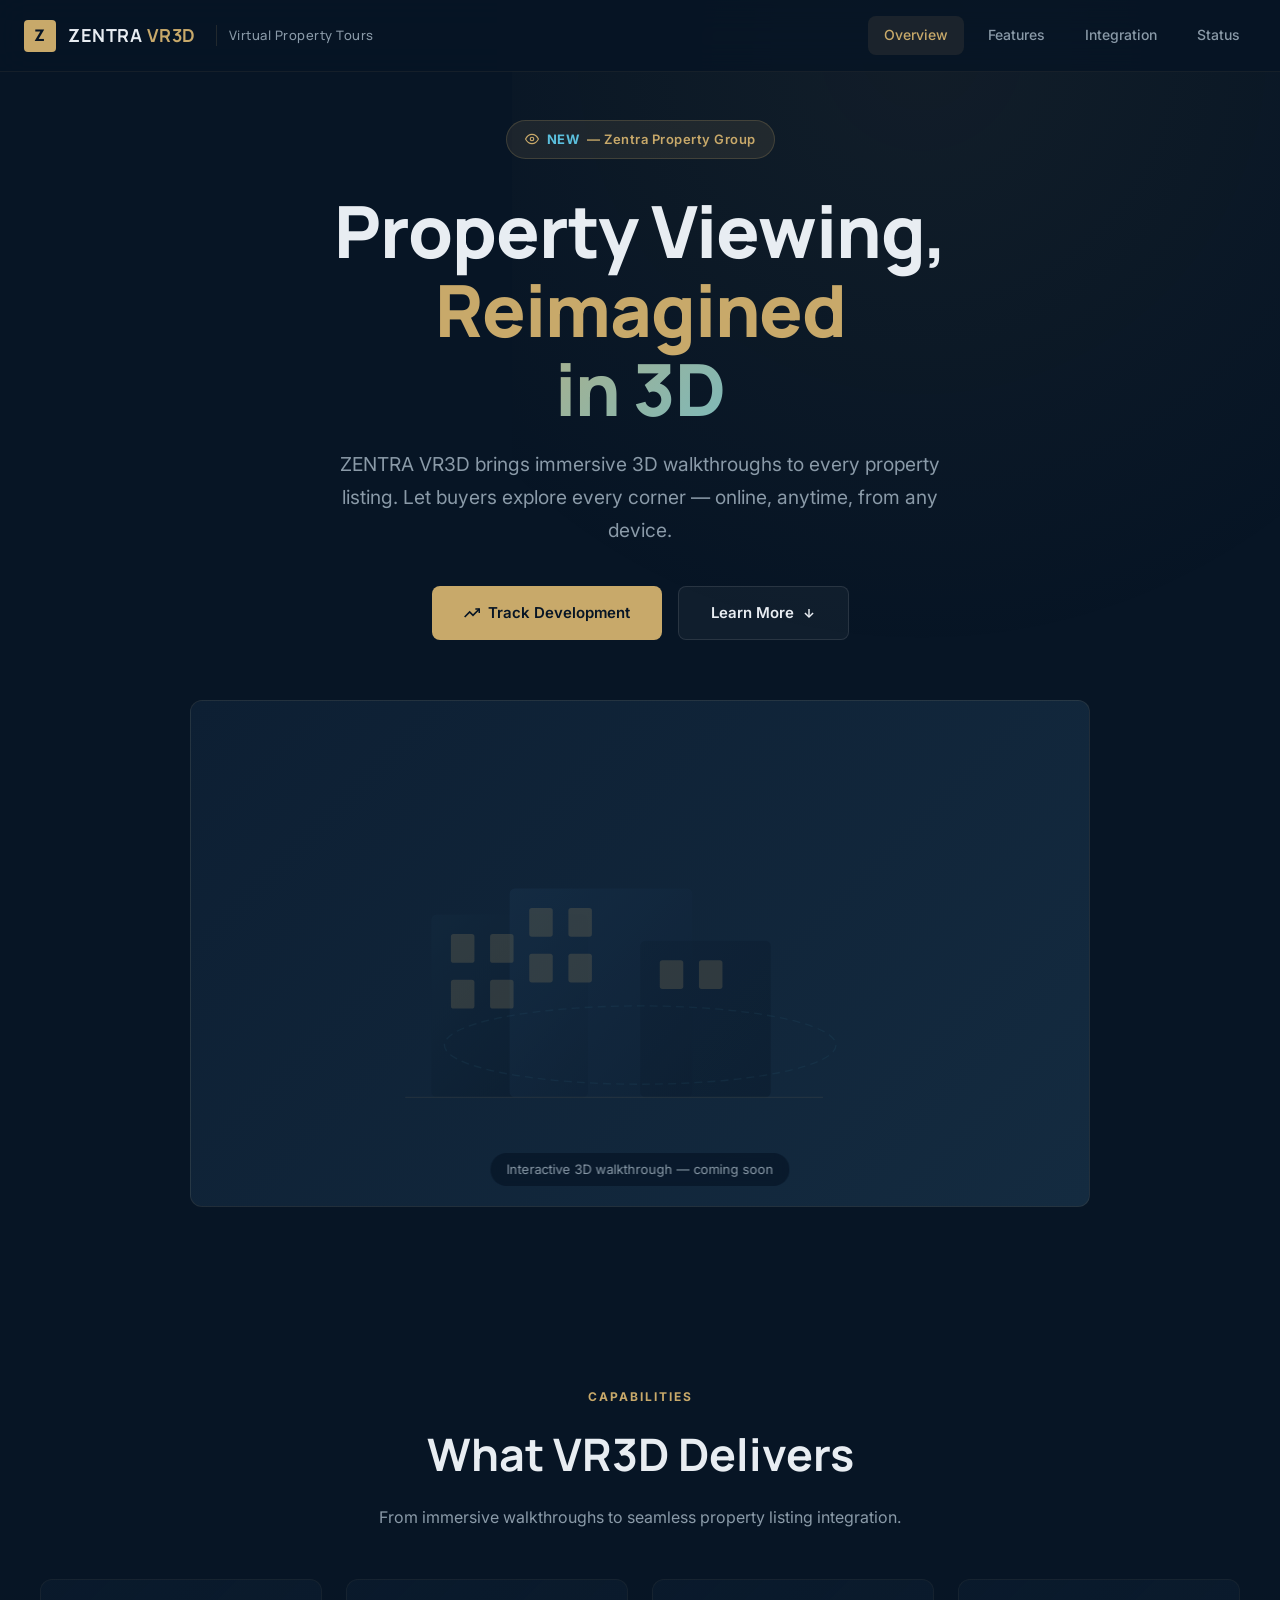
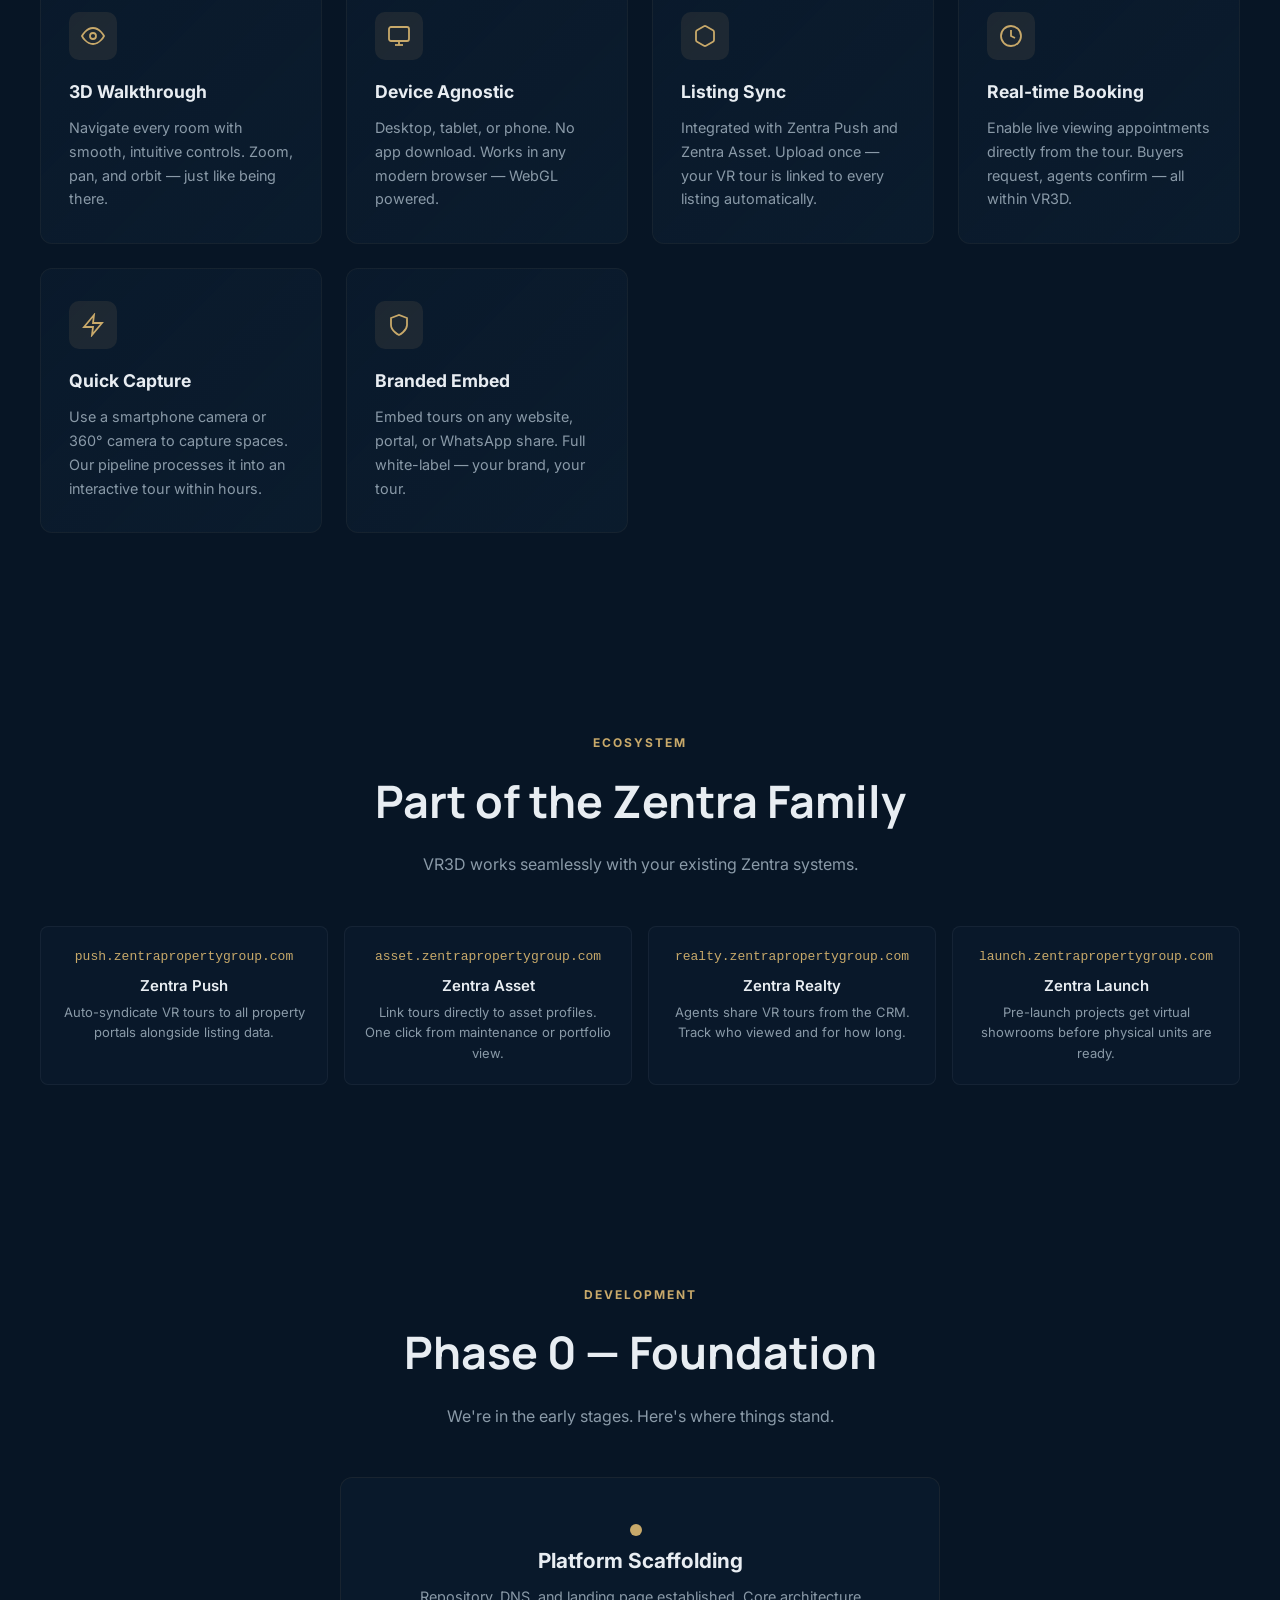
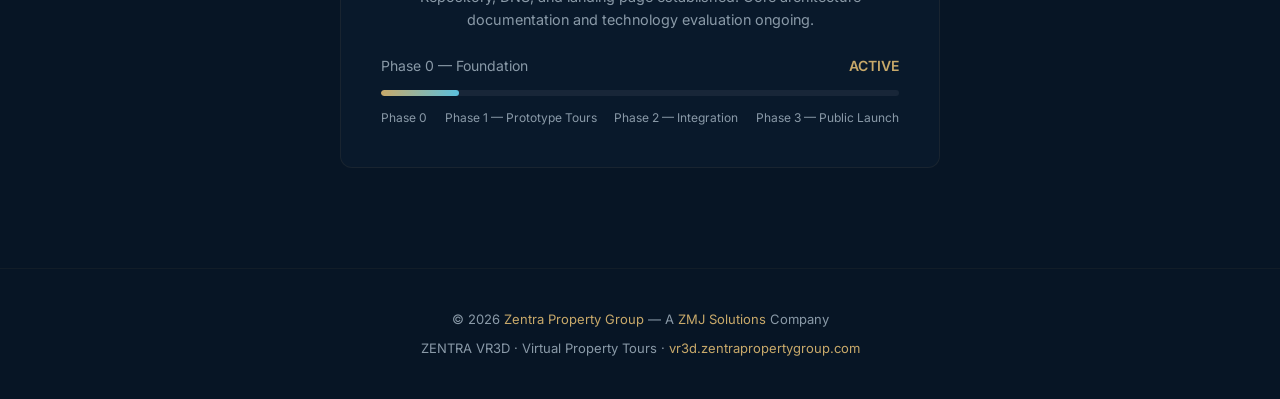
==== index.html @ 0f290b90 "Add index.html — ZENTRA VR3D — landing page" ====
<!DOCTYPE html>
<html lang="en">
<head>
<meta charset="utf-8">
<meta name="viewport" content="width=device-width, initial-scale=1">
<title>Zentra VR3D — Virtual Property Tours</title>
<meta name="robots" content="noindex, nofollow">
<meta name="description" content="Immersive 3D walkthrough platform for property listings. Virtual property tours by Zentra Property Group.">
<link rel="icon" href="data:image/svg+xml,<svg xmlns='http://www.w3.org/2000/svg' viewBox='0 0 32 32'><rect width='32' height='32' rx='4' fill='%23071525'/><text x='16' y='23' font-size='20' font-weight='bold' text-anchor='middle' fill='%23C8A96A'>Z</text></svg>">
<link rel="preconnect" href="https://fonts.googleapis.com">
<link rel="preconnect" href="https://fonts.gstatic.com" crossorigin>
<link href="https://fonts.googleapis.com/css2?family=Inter:wght@400;500;600;700;800&family=Manrope:wght@400;500;600;700;800&display=swap" rel="stylesheet">
<style>
/* ===== ZENTRA DESIGN SYSTEM — VR3D ===== */
:root {
  --navy: #071525;
  --navy-light: #0d1f33;
  --navy-mid: #142b40;
  --gold: #C8A96A;
  --gold-light: #dfc58a;
  --gold-dim: #a8884a;
  --cyan: #5bc0de;
  --cyan-dim: #3a8ca3;
  --text: #e8edf2;
  --text-dim: #8a9aa8;
  --glass: rgba(7,21,37,0.6);
  --glass-border: rgba(200,169,106,0.15);
  --radius: 12px;
  --radius-sm: 8px;
  --font-sans: 'Inter', system-ui, -apple-system, sans-serif;
  --font-display: 'Manrope', var(--font-sans);
  --max-w: 1200px;
  --header-h: 72px;
}
*,*::before,*::after{box-sizing:border-box;margin:0;padding:0}
html{scroll-behavior:smooth}
body{
  font-family:var(--font-sans);
  background:var(--navy);
  color:var(--text);
  line-height:1.6;
  -webkit-font-smoothing:antialiased;
  overflow-x:hidden;
}
/* ===== GLOW BACKGROUND ===== */
body::before{
  content:'';
  position:fixed;
  top:-40%;
  right:-20%;
  width:80vw;
  height:80vw;
  background:radial-gradient(circle at 40% 40%, rgba(200,169,106,0.06) 0%, transparent 70%);
  pointer-events:none;
  z-index:0;
}
/* ===== HEADER ===== */
header{
  position:fixed;
  top:0;left:0;right:0;
  height:var(--header-h);
  background:rgba(7,21,37,0.85);
  backdrop-filter:blur(16px);
  -webkit-backdrop-filter:blur(16px);
  border-bottom:1px solid rgba(200,169,106,0.08);
  display:flex;
  align-items:center;
  justify-content:space-between;
  padding:0 24px;
  z-index:100;
}
.brand{
  display:flex;
  align-items:center;
  gap:12px;
  font-family:var(--font-display);
  font-weight:700;
  font-size:18px;
  letter-spacing:0.5px;
}
.brand .mark{
  width:32px;height:32px;
  background:var(--gold);
  border-radius:4px;
  display:flex;
  align-items:center;
  justify-content:center;
  color:var(--navy);
  font-weight:800;
  font-size:16px;
}
.brand em{color:var(--gold);font-style:normal}
.brand small{font-weight:500;font-size:13px;color:var(--text-dim);margin-left:8px;padding-left:12px;border-left:1px solid rgba(200,169,106,0.15)}
nav{display:flex;gap:8px}
nav a{
  color:var(--text-dim);
  text-decoration:none;
  font-size:14px;
  font-weight:500;
  padding:8px 16px;
  border-radius:var(--radius-sm);
  transition:all .2s;
}
nav a:hover{color:var(--text);background:rgba(200,169,106,0.08)}
nav a.active{color:var(--gold);background:rgba(200,169,106,0.1)}
/* ===== HERO ===== */
.hero{
  position:relative;
  z-index:1;
  min-height:100vh;
  display:flex;
  flex-direction:column;
  align-items:center;
  justify-content:center;
  text-align:center;
  padding:120px 24px 80px;
}
.hero-badge{
  display:inline-flex;
  align-items:center;
  gap:8px;
  background:rgba(200,169,106,0.1);
  border:1px solid rgba(200,169,106,0.2);
  padding:8px 18px;
  border-radius:100px;
  font-size:13px;
  font-weight:600;
  color:var(--gold);
  margin-bottom:32px;
  letter-spacing:0.5px;
}
.hero-badge span{color:var(--cyan);font-weight:700}
.hero h1{
  font-family:var(--font-display);
  font-size:clamp(2.5rem, 6vw, 4.5rem);
  font-weight:800;
  line-height:1.1;
  margin-bottom:20px;
  letter-spacing:-1px;
}
.hero h1 em{color:var(--gold);font-style:normal}
.hero h1 .accent{
  display:block;
  background:linear-gradient(135deg, var(--gold) 0%, var(--cyan) 100%);
  -webkit-background-clip:text;
  -webkit-text-fill-color:transparent;
  background-clip:text;
}
.hero p{
  font-size:clamp(1rem, 2vw, 1.2rem);
  color:var(--text-dim);
  max-width:640px;
  margin-bottom:40px;
  line-height:1.7;
}
.hero-actions{
  display:flex;
  gap:16px;
  flex-wrap:wrap;
  justify-content:center;
}
.btn{
  display:inline-flex;
  align-items:center;
  gap:8px;
  padding:14px 32px;
  border-radius:var(--radius-sm);
  font-size:15px;
  font-weight:600;
  text-decoration:none;
  transition:all .25s;
  cursor:pointer;
  border:none;
  font-family:var(--font-sans);
}
.btn-primary{
  background:var(--gold);
  color:var(--navy);
}
.btn-primary:hover{background:var(--gold-light);transform:translateY(-2px);box-shadow:0 8px 32px rgba(200,169,106,0.25)}
.btn-secondary{
  background:rgba(255,255,255,0.04);
  color:var(--text);
  border:1px solid rgba(255,255,255,0.1);
}
.btn-secondary:hover{background:rgba(255,255,255,0.08);border-color:rgba(200,169,106,0.3);transform:translateY(-2px)}
.btn-outline-gold{
  background:transparent;
  color:var(--gold);
  border:1px solid var(--gold);
}
.btn-outline-gold:hover{background:rgba(200,169,106,0.1);transform:translateY(-2px)}
.hero-visual{
  width:100%;
  max-width:900px;
  margin-top:60px;
  border-radius:var(--radius);
  background:linear-gradient(135deg, var(--navy-light) 0%, var(--navy-mid) 100%);
  border:1px solid rgba(200,169,106,0.1);
  padding:40px;
  aspect-ratio:16/9;
  display:flex;
  align-items:center;
  justify-content:center;
  position:relative;
  overflow:hidden;
}
.hero-visual .placeholder-svg{width:80%;height:80%;opacity:0.6}
.hero-visual .label{
  position:absolute;
  bottom:20px;
  left:50%;
  transform:translateX(-50%);
  font-size:13px;
  color:var(--text-dim);
  background:rgba(7,21,37,0.7);
  padding:6px 16px;
  border-radius:100px;
  backdrop-filter:blur(8px);
}
/* ===== SECTIONS ===== */
section{padding:100px 24px;position:relative;z-index:1}
.section-label{
  text-align:center;
  text-transform:uppercase;
  font-size:12px;
  font-weight:700;
  letter-spacing:2px;
  color:var(--gold);
  margin-bottom:12px;
}
.section-title{
  text-align:center;
  font-family:var(--font-display);
  font-size:clamp(1.8rem, 4vw, 2.8rem);
  font-weight:700;
  margin-bottom:16px;
}
.section-sub{
  text-align:center;
  color:var(--text-dim);
  max-width:560px;
  margin:0 auto 48px;
  font-size:1rem;
}
.container{max-width:var(--max-w);margin:0 auto}
/* ===== FEATURES GRID ===== */
.features-grid{
  display:grid;
  grid-template-columns:repeat(auto-fit,minmax(280px,1fr));
  gap:24px;
}
.feature-card{
  background:linear-gradient(135deg, rgba(13,31,51,0.5) 0%, rgba(20,43,64,0.3) 100%);
  border:1px solid rgba(200,169,106,0.06);
  border-radius:var(--radius);
  padding:32px 28px;
  transition:all .3s;
}
.feature-card:hover{
  border-color:rgba(200,169,106,0.15);
  transform:translateY(-4px);
  box-shadow:0 12px 40px rgba(0,0,0,0.3);
}
.feature-icon{
  width:48px;height:48px;
  border-radius:10px;
  background:rgba(200,169,106,0.1);
  display:flex;
  align-items:center;
  justify-content:center;
  margin-bottom:18px;
}
.feature-icon svg{width:24px;height:24px;color:var(--gold)}
.feature-card h3{font-size:1.1rem;font-weight:700;margin-bottom:10px}
.feature-card p{font-size:0.9rem;color:var(--text-dim);line-height:1.65}
/* ===== INTEGRATION ===== */
.integration-grid{
  display:grid;
  grid-template-columns:repeat(auto-fit,minmax(200px,1fr));
  gap:16px;
}
.integration-card{
  background:rgba(13,31,51,0.4);
  border:1px solid rgba(255,255,255,0.05);
  border-radius:var(--radius-sm);
  padding:20px;
  text-align:center;
  transition:all .2s;
}
.integration-card:hover{border-color:rgba(200,169,106,0.15);background:rgba(13,31,51,0.6)}
.integration-card .code{font-family:monospace;font-size:13px;color:var(--gold);margin-bottom:6px}
.integration-card h4{font-size:15px;font-weight:600;margin-bottom:4px}
.integration-card p{font-size:13px;color:var(--text-dim)}
/* ===== STATUS ===== */
.status-bar{
  background:rgba(13,31,51,0.5);
  border:1px solid rgba(200,169,106,0.08);
  border-radius:var(--radius);
  padding:40px;
  text-align:center;
  max-width:600px;
  margin:0 auto;
}
.status-dot{
  display:inline-block;
  width:12px;height:12px;
  border-radius:50%;
  background:var(--gold);
  margin-right:8px;
  animation:pulse 2s infinite;
}
@keyframes pulse{0%,100%{opacity:1}50%{opacity:0.4}}
.status-bar h3{font-size:1.3rem;font-weight:700;margin-bottom:8px}
.status-bar p{color:var(--text-dim);font-size:0.9rem;margin-bottom:20px}
/* ===== FOOTER ===== */
footer{
  text-align:center;
  padding:40px 24px;
  border-top:1px solid rgba(200,169,106,0.06);
  font-size:13px;
  color:var(--text-dim);
  position:relative;
  z-index:1;
}
footer a{color:var(--gold);text-decoration:none}
footer a:hover{text-decoration:underline}
/* ===== RESPONSIVE ===== */
@media(max-width:768px){
  header{padding:0 16px}
  nav a{padding:6px 12px;font-size:13px}
  .hero{padding:100px 16px 60px}
  .hero-visual{padding:20px;aspect-ratio:4/3}
  section{padding:60px 16px}
  .features-grid{grid-template-columns:1fr}
}
@media(max-width:415px){
  .brand small{display:none}
  nav{gap:4px}
  nav a{font-size:12px;padding:6px 10px}
  .btn{padding:12px 24px;font-size:14px}
  .hero-actions{flex-direction:column;align-items:stretch}
}
</style>
</head>
<body>

<!-- HEADER -->
<header>
  <div class="brand">
    <div class="mark">Z</div>
    <span>ZENTRA <em>VR3D</em></span>
    <small>Virtual Property Tours</small>
  </div>
  <nav aria-label="Main">
    <a href="#" class="active">Overview</a>
    <a href="#features">Features</a>
    <a href="#integration">Integration</a>
    <a href="#status">Status</a>
  </nav>
</header>

<!-- HERO -->
<section class="hero">
  <div class="hero-badge">
    <svg width="14" height="14" viewBox="0 0 24 24" fill="none" stroke="currentColor" stroke-width="2"><path d="M1 12s4-8 11-8 11 8 11 8-4 8-11 8-11-8-11-8z"/><circle cx="12" cy="12" r="3"/></svg>
    <span>NEW</span> — Zentra Property Group
  </div>
  <h1>
    Property Viewing,<br>
    <em>Reimagined</em>
    <span class="accent">in 3D</span>
  </h1>
  <p>
    ZENTRA VR3D brings immersive 3D walkthroughs to every property listing.
    Let buyers explore every corner — online, anytime, from any device.
  </p>
  <div class="hero-actions">
    <a href="#status" class="btn btn-primary">
      <svg width="16" height="16" viewBox="0 0 24 24" fill="none" stroke="currentColor" stroke-width="2.5"><polyline points="23 6 13.5 15.5 8.5 10.5 1 18"/><polyline points="17 6 23 6 23 12"/></svg>
      Track Development
    </a>
    <a href="#features" class="btn btn-secondary">
      Learn More
      <svg width="14" height="14" viewBox="0 0 24 24" fill="none" stroke="currentColor" stroke-width="2.5"><line x1="12" y1="5" x2="12" y2="19"/><polyline points="19 12 12 19 5 12"/></svg>
    </a>
  </div>
  <div class="hero-visual">
    <svg class="placeholder-svg" viewBox="0 0 400 260" fill="none" xmlns="http://www.w3.org/2000/svg">
      <!-- 3D building mock-up -->
      <rect x="40" y="100" width="120" height="140" rx="4" fill="url(#g1)" opacity="0.8"/>
      <rect x="100" y="80" width="140" height="160" rx="4" fill="url(#g2)" opacity="0.7"/>
      <rect x="200" y="120" width="100" height="120" rx="4" fill="url(#g3)" opacity="0.6"/>
      <!-- Windows -->
      <g fill="rgba(200,169,106,0.3)">
        <rect x="55" y="115" width="18" height="22" rx="2"/>
        <rect x="85" y="115" width="18" height="22" rx="2"/>
        <rect x="55" y="150" width="18" height="22" rx="2"/>
        <rect x="85" y="150" width="18" height="22" rx="2"/>
        <rect x="115" y="95" width="18" height="22" rx="2"/>
        <rect x="145" y="95" width="18" height="22" rx="2"/>
        <rect x="115" y="130" width="18" height="22" rx="2"/>
        <rect x="145" y="130" width="18" height="22" rx="2"/>
        <rect x="215" y="135" width="18" height="22" rx="2"/>
        <rect x="245" y="135" width="18" height="22" rx="2"/>
      </g>
      <!-- Ground plane -->
      <line x1="20" y1="240" x2="340" y2="240" stroke="rgba(200,169,106,0.15)" stroke-width="1"/>
      <!-- Orbit path -->
      <ellipse cx="200" cy="200" rx="150" ry="30" stroke="rgba(91,192,222,0.1)" stroke-width="1" stroke-dasharray="6 4" fill="none"/>
      <defs>
        <linearGradient id="g1" x1="0" y1="0" x2="1" y2="1"><stop offset="0%" stop-color="#142b40"/><stop offset="100%" stop-color="#071525"/></linearGradient>
        <linearGradient id="g2" x1="0" y1="0" x2="1" y2="1"><stop offset="0%" stop-color="#1a3550"/><stop offset="100%" stop-color="#0d1f33"/></linearGradient>
        <linearGradient id="g3" x1="0" y1="0" x2="1" y2="1"><stop offset="0%" stop-color="#0d1f33"/><stop offset="100%" stop-color="#071525"/></linearGradient>
      </defs>
    </svg>
    <div class="label">Interactive 3D walkthrough — coming soon</div>
  </div>
</section>

<!-- FEATURES -->
<section id="features">
  <div class="container">
    <div class="section-label">Capabilities</div>
    <h2 class="section-title">What VR3D Delivers</h2>
    <p class="section-sub">
      From immersive walkthroughs to seamless property listing integration.
    </p>
    <div class="features-grid">
      <div class="feature-card">
        <div class="feature-icon">
          <svg viewBox="0 0 24 24" fill="none" stroke="currentColor" stroke-width="1.8"><path d="M1 12s4-8 11-8 11 8 11 8-4 8-11 8-11-8-11-8z"/><circle cx="12" cy="12" r="3"/></svg>
        </div>
        <h3>3D Walkthrough</h3>
        <p>Navigate every room with smooth, intuitive controls. Zoom, pan, and orbit — just like being there.</p>
      </div>
      <div class="feature-card">
        <div class="feature-icon">
          <svg viewBox="0 0 24 24" fill="none" stroke="currentColor" stroke-width="1.8"><rect x="2" y="3" width="20" height="14" rx="2"/><line x1="8" y1="21" x2="16" y2="21"/><line x1="12" y1="17" x2="12" y2="21"/></svg>
        </div>
        <h3>Device Agnostic</h3>
        <p>Desktop, tablet, or phone. No app download. Works in any modern browser — WebGL powered.</p>
      </div>
      <div class="feature-card">
        <div class="feature-icon">
          <svg viewBox="0 0 24 24" fill="none" stroke="currentColor" stroke-width="1.8"><path d="M21 16V8a2 2 0 0 0-1-1.73l-7-4a2 2 0 0 0-2 0l-7 4A2 2 0 0 0 3 8v8a2 2 0 0 0 1 1.73l7 4a2 2 0 0 0 2 0l7-4A2 2 0 0 0 21 16z"/></svg>
        </div>
        <h3>Listing Sync</h3>
        <p>Integrated with Zentra Push and Zentra Asset. Upload once — your VR tour is linked to every listing automatically.</p>
      </div>
      <div class="feature-card">
        <div class="feature-icon">
          <svg viewBox="0 0 24 24" fill="none" stroke="currentColor" stroke-width="1.8"><circle cx="12" cy="12" r="10"/><polyline points="12 6 12 12 16 14"/></svg>
        </div>
        <h3>Real-time Booking</h3>
        <p>Enable live viewing appointments directly from the tour. Buyers request, agents confirm — all within VR3D.</p>
      </div>
      <div class="feature-card">
        <div class="feature-icon">
          <svg viewBox="0 0 24 24" fill="none" stroke="currentColor" stroke-width="1.8"><polygon points="13 2 3 14 12 14 11 22 21 10 12 10 13 2"/></svg>
        </div>
        <h3>Quick Capture</h3>
        <p>Use a smartphone camera or 360° camera to capture spaces. Our pipeline processes it into an interactive tour within hours.</p>
      </div>
      <div class="feature-card">
        <div class="feature-icon">
          <svg viewBox="0 0 24 24" fill="none" stroke="currentColor" stroke-width="1.8"><path d="M12 22s8-4 8-10V5l-8-3-8 3v7c0 6 8 10 8 10z"/></svg>
        </div>
        <h3>Branded Embed</h3>
        <p>Embed tours on any website, portal, or WhatsApp share. Full white-label — your brand, your tour.</p>
      </div>
    </div>
  </div>
</section>

<!-- INTEGRATION -->
<section id="integration">
  <div class="container">
    <div class="section-label">Ecosystem</div>
    <h2 class="section-title">Part of the Zentra Family</h2>
    <p class="section-sub">
      VR3D works seamlessly with your existing Zentra systems.
    </p>
    <div class="integration-grid">
      <div class="integration-card">
        <div class="code">push.zentrapropertygroup.com</div>
        <h4>Zentra Push</h4>
        <p>Auto-syndicate VR tours to all property portals alongside listing data.</p>
      </div>
      <div class="integration-card">
        <div class="code">asset.zentrapropertygroup.com</div>
        <h4>Zentra Asset</h4>
        <p>Link tours directly to asset profiles. One click from maintenance or portfolio view.</p>
      </div>
      <div class="integration-card">
        <div class="code">realty.zentrapropertygroup.com</div>
        <h4>Zentra Realty</h4>
        <p>Agents share VR tours from the CRM. Track who viewed and for how long.</p>
      </div>
      <div class="integration-card">
        <div class="code">launch.zentrapropertygroup.com</div>
        <h4>Zentra Launch</h4>
        <p>Pre-launch projects get virtual showrooms before physical units are ready.</p>
      </div>
    </div>
  </div>
</section>

<!-- STATUS -->
<section id="status">
  <div class="container">
    <div class="section-label">Development</div>
    <h2 class="section-title">Phase 0 — Foundation</h2>
    <p class="section-sub">
      We're in the early stages. Here's where things stand.
    </p>
    <div class="status-bar">
      <div>
        <span class="status-dot"></span>
        <h3>Platform Scaffolding</h3>
        <p>Repository, DNS, and landing page established. Core architecture documentation and technology evaluation ongoing.</p>
      </div>
      <div style="display:flex;flex-direction:column;gap:12px;margin-top:24px">
        <div style="display:flex;justify-content:space-between;font-size:14px">
          <span style="color:var(--text-dim)">Phase 0 — Foundation</span>
          <span style="color:var(--gold);font-weight:600">ACTIVE</span>
        </div>
        <div style="height:6px;background:rgba(255,255,255,0.06);border-radius:8px;overflow:hidden">
          <div style="height:100%;width:15%;background:linear-gradient(90deg,var(--gold),var(--cyan));border-radius:8px;transition:width 0.5s"></div>
        </div>
        <div style="display:flex;justify-content:space-between;font-size:12px;color:var(--text-dim)">
          <span>Phase 0</span>
          <span>Phase 1 — Prototype Tours</span>
          <span>Phase 2 — Integration</span>
          <span>Phase 3 — Public Launch</span>
        </div>
      </div>
    </div>
  </div>
</section>

<!-- FOOTER -->
<footer>
  <p>&copy; 2026 <a href="https://zentrapropertygroup.com">Zentra Property Group</a> — A <a href="https://zmjsolutions.com">ZMJ Solutions</a> Company</p>
  <p style="margin-top:8px">ZENTRA VR3D &middot; Virtual Property Tours &middot; <span style="color:var(--gold)">vr3d.zentrapropertygroup.com</span></p>
</footer>

</body>
</html>
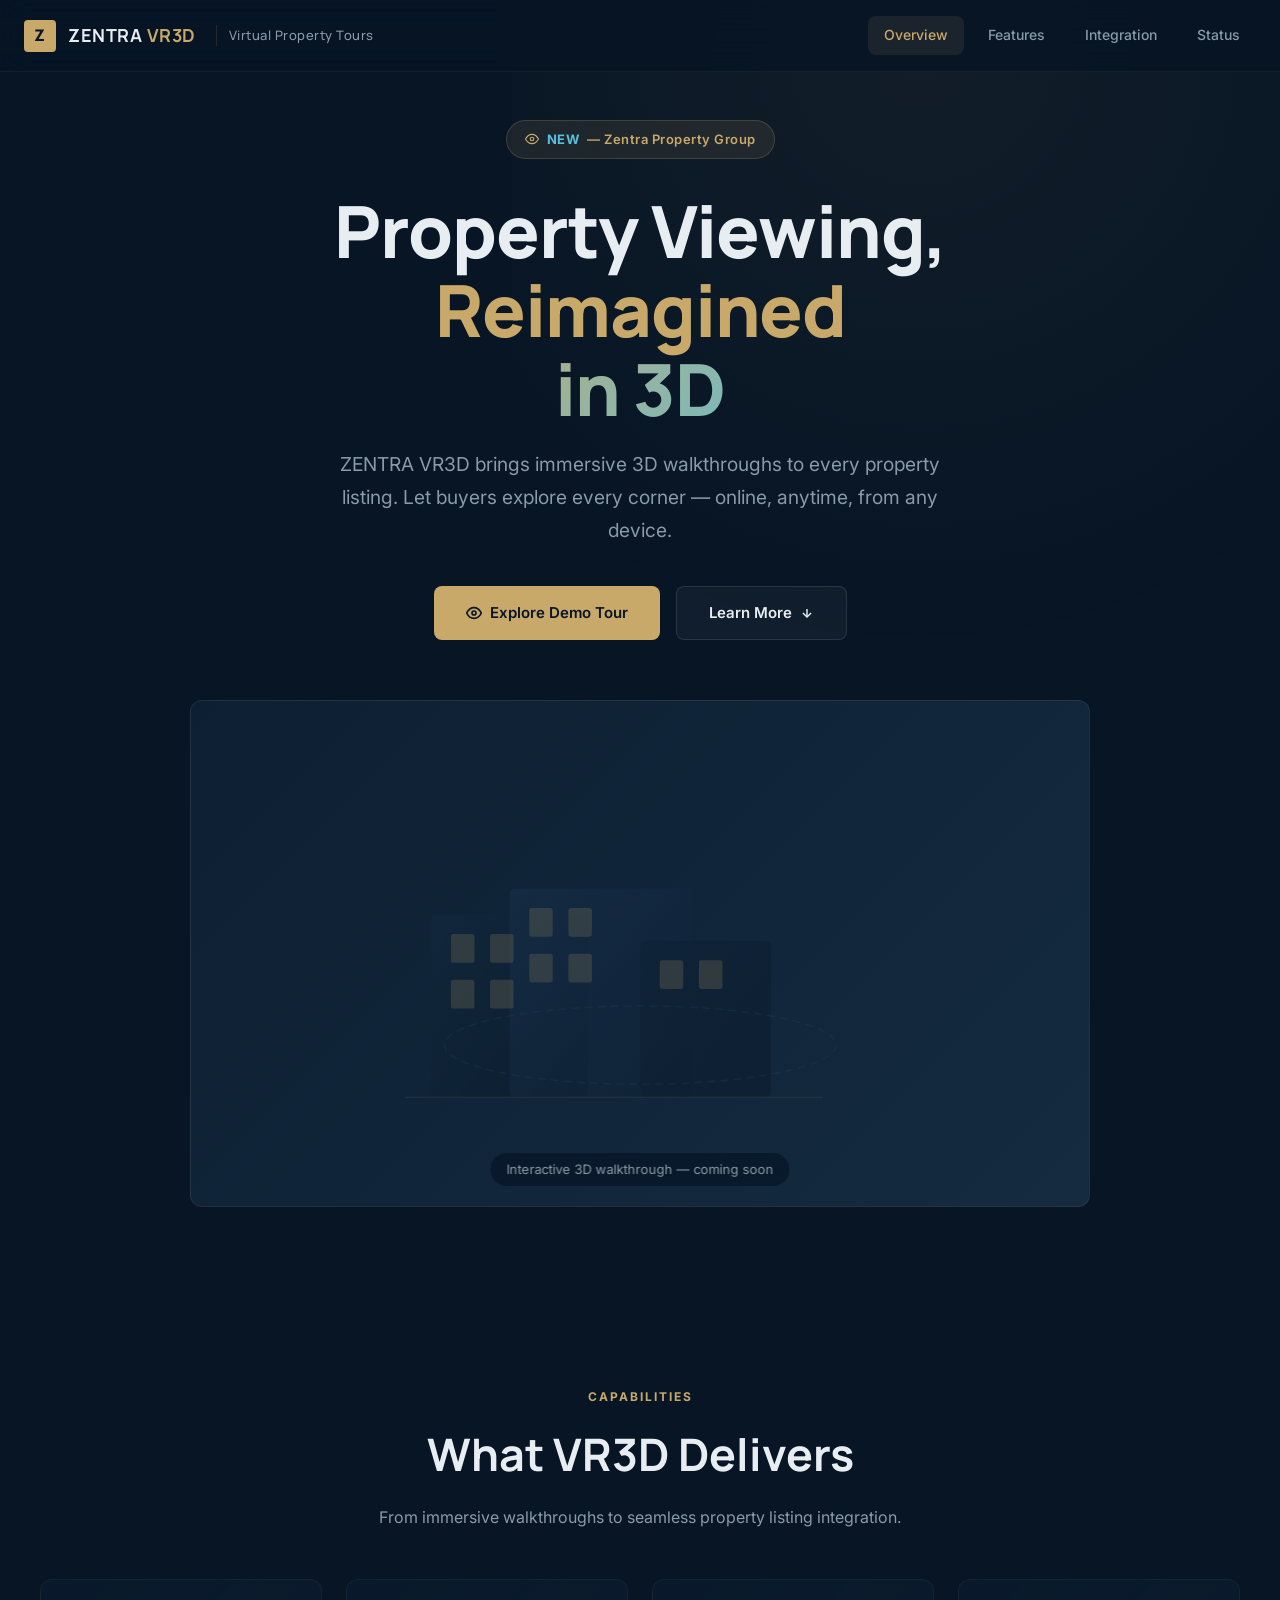
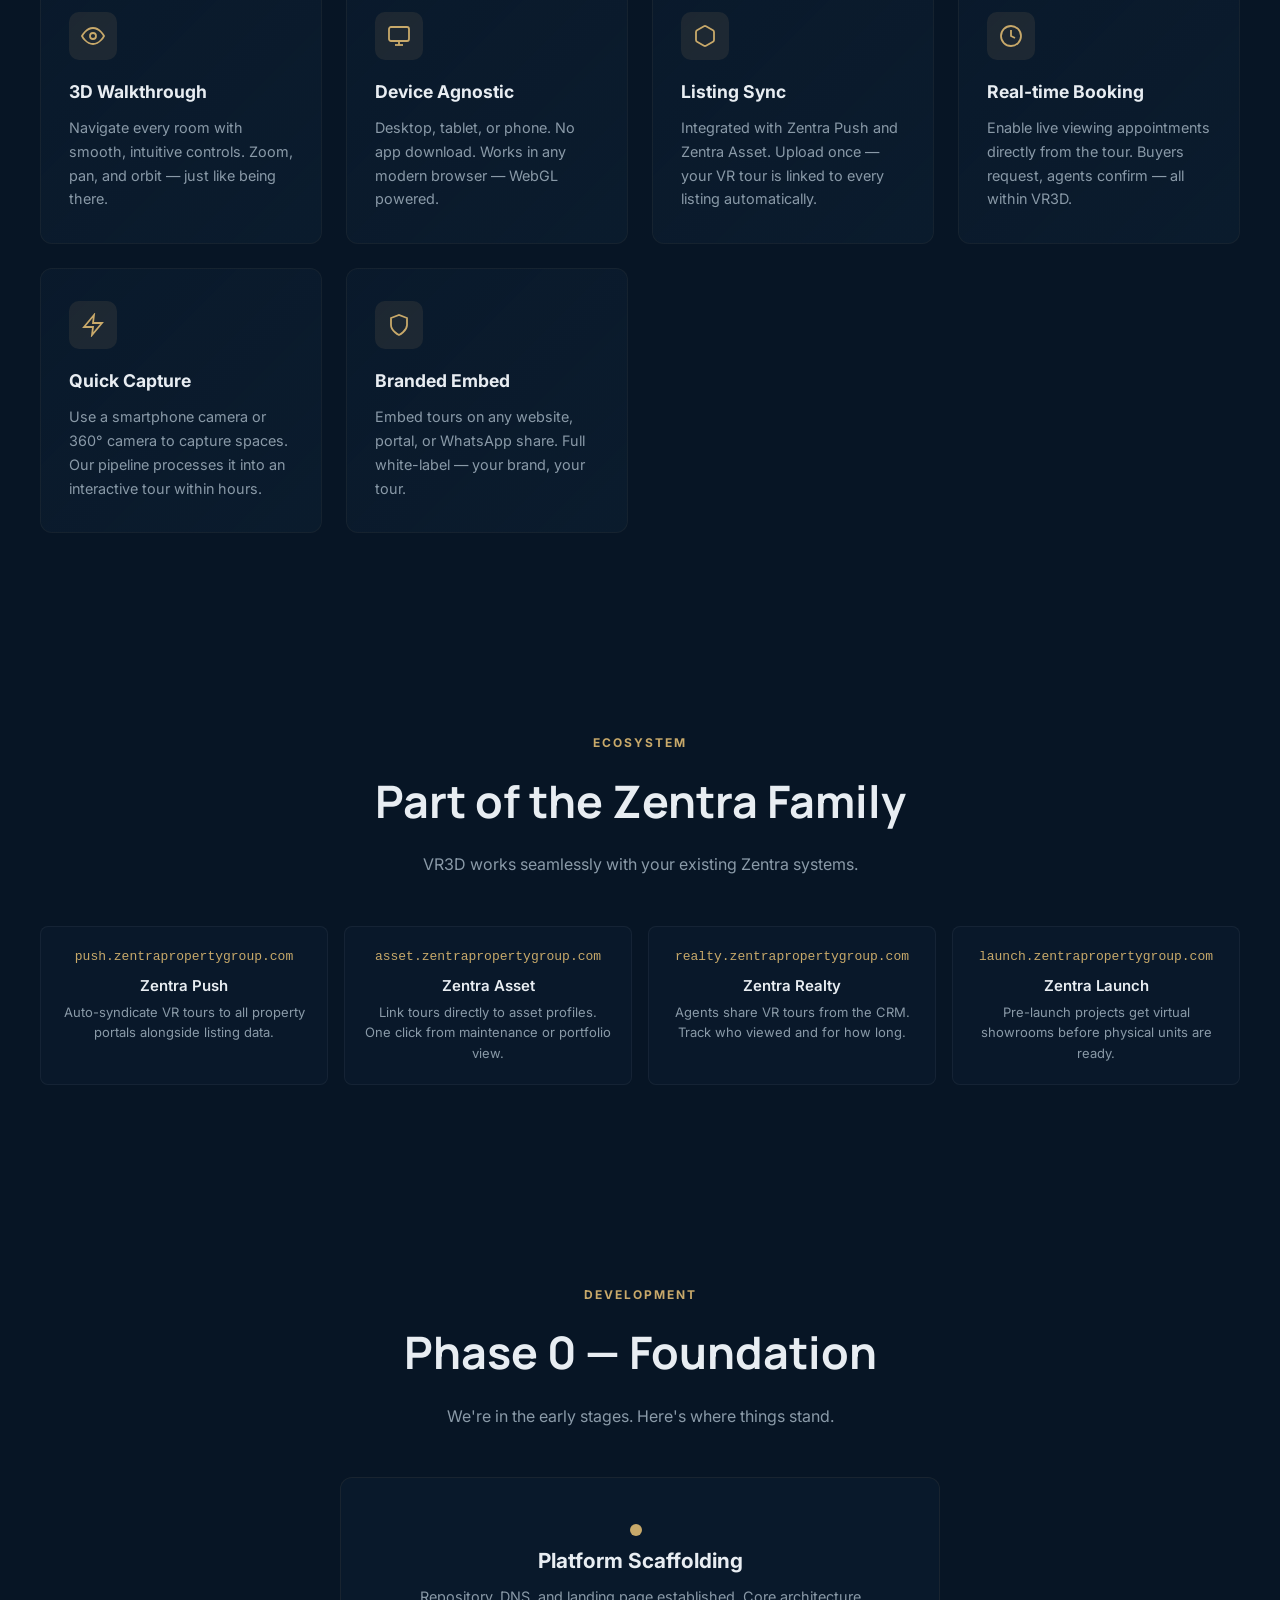
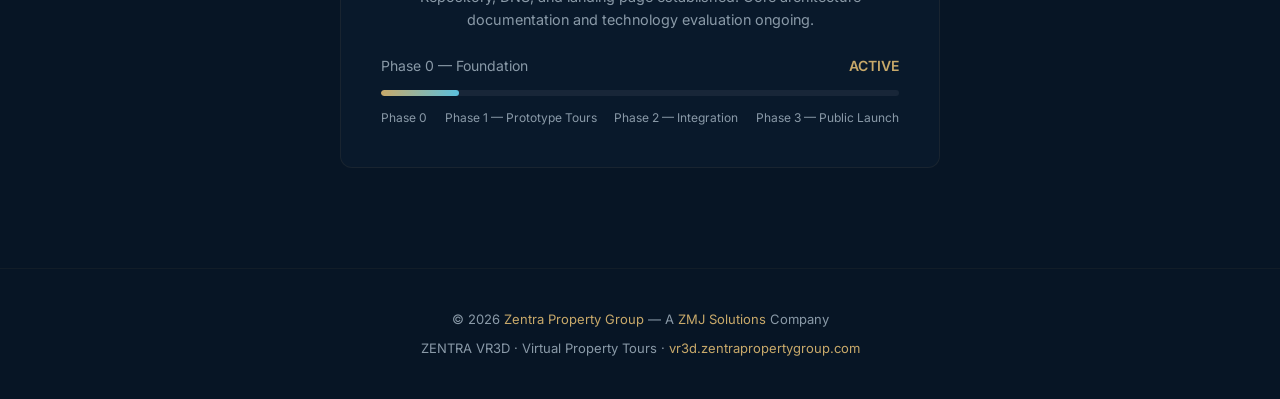
==== commit bf31a3ea: "ZENTRA VR3D — Fasa 1: Pannellum viewer + Hugin stitch pipeline + demo panoramas" ====
--- a/index.html
+++ b/index.html
@@ -376,9 +376,9 @@
     Let buyers explore every corner — online, anytime, from any device.
   </p>
   <div class="hero-actions">
-    <a href="#status" class="btn btn-primary">
-      <svg width="16" height="16" viewBox="0 0 24 24" fill="none" stroke="currentColor" stroke-width="2.5"><polyline points="23 6 13.5 15.5 8.5 10.5 1 18"/><polyline points="17 6 23 6 23 12"/></svg>
-      Track Development
+    <a href="tour.html" class="btn btn-primary">
+      <svg width="16" height="16" viewBox="0 0 24 24" fill="none" stroke="currentColor" stroke-width="2.5"><path d="M1 12s4-8 11-8 11 8 11 8-4 8-11 8-11-8-11-8z"/><circle cx="12" cy="12" r="3"/></svg>
+      Explore Demo Tour
     </a>
     <a href="#features" class="btn btn-secondary">
       Learn More
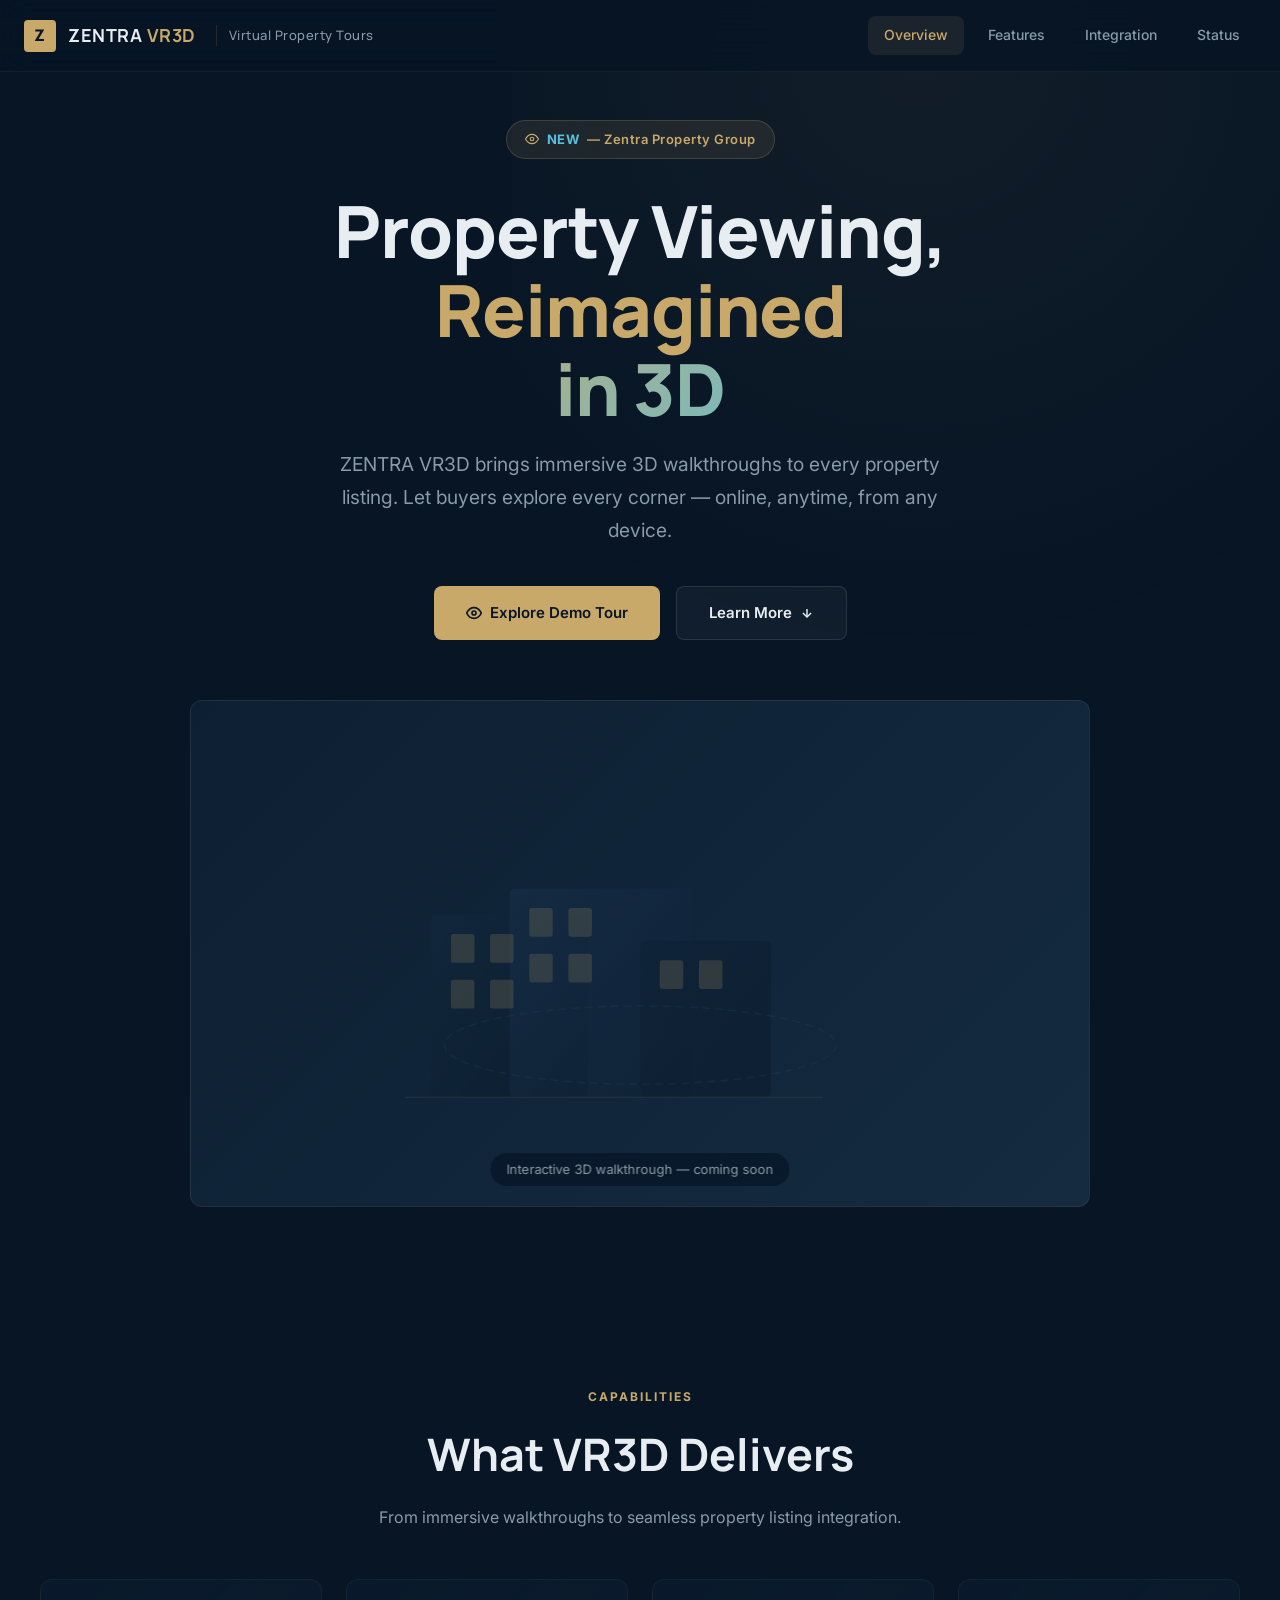
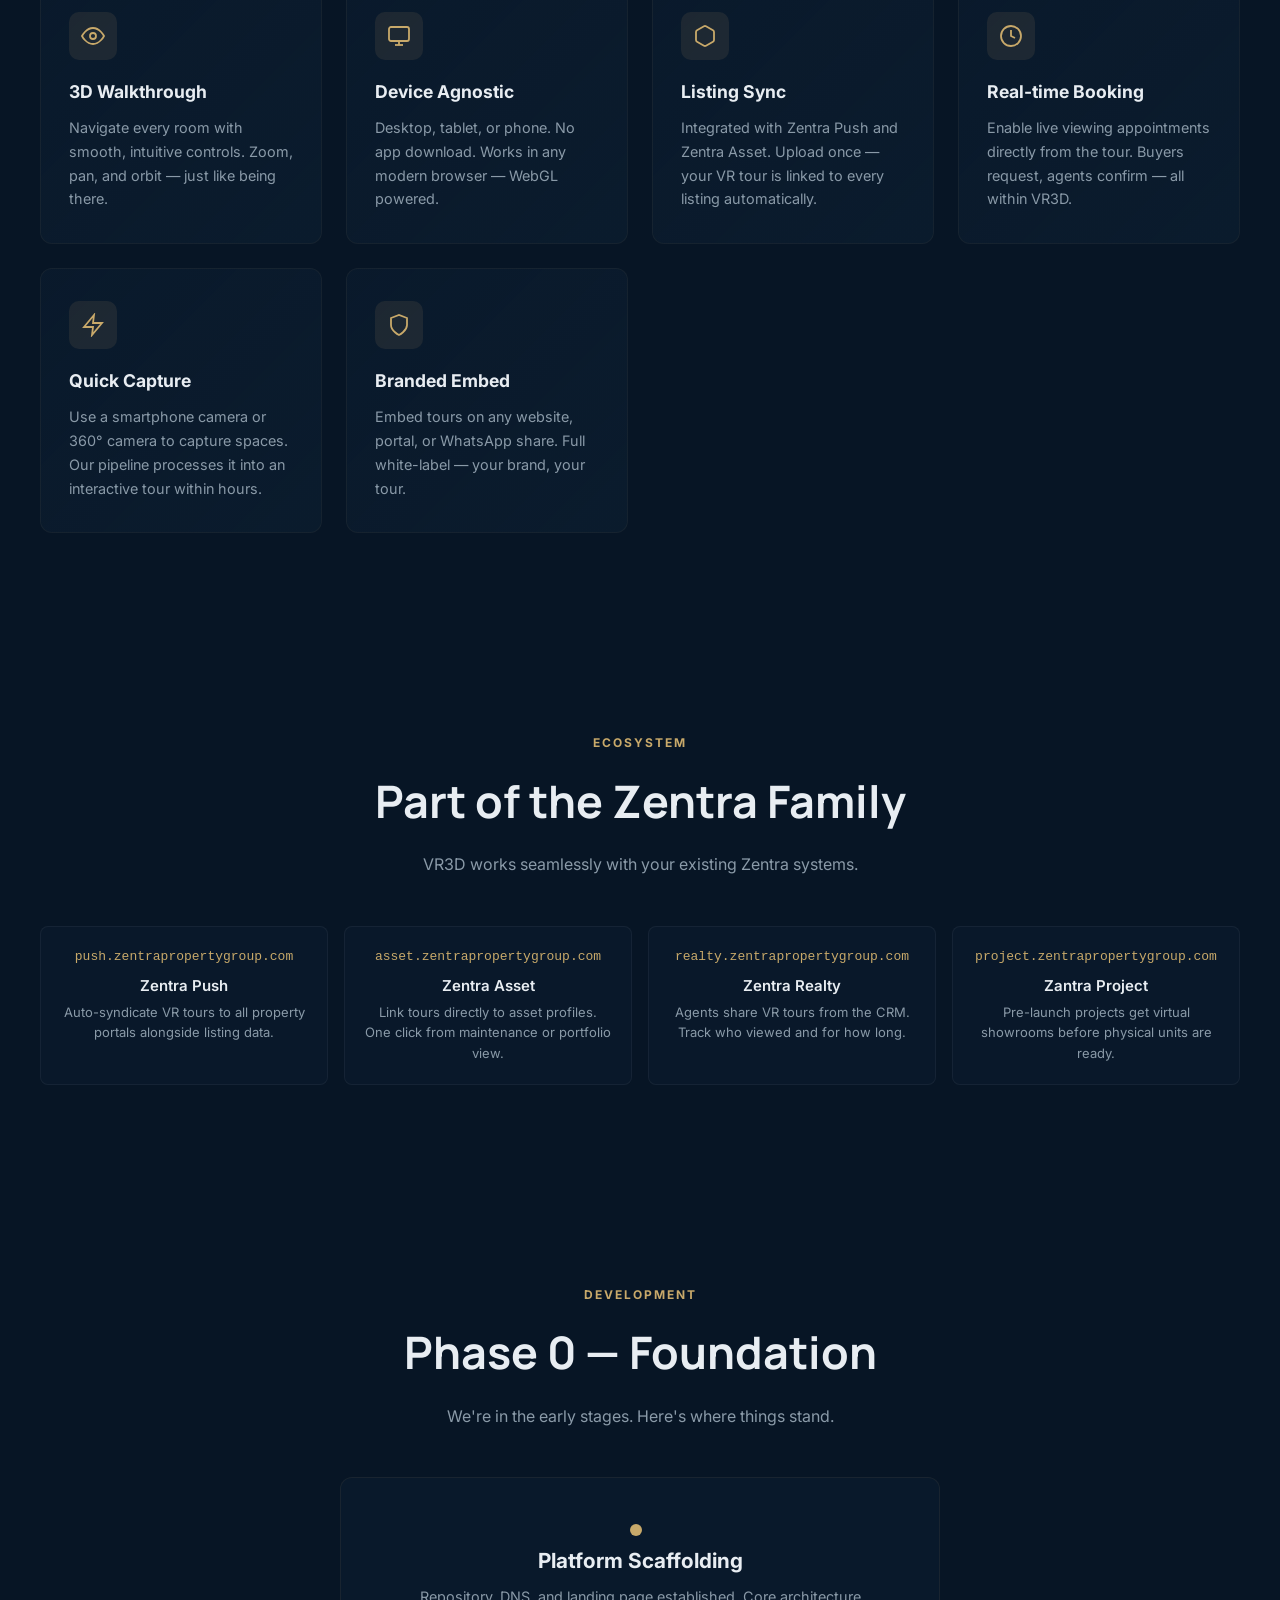
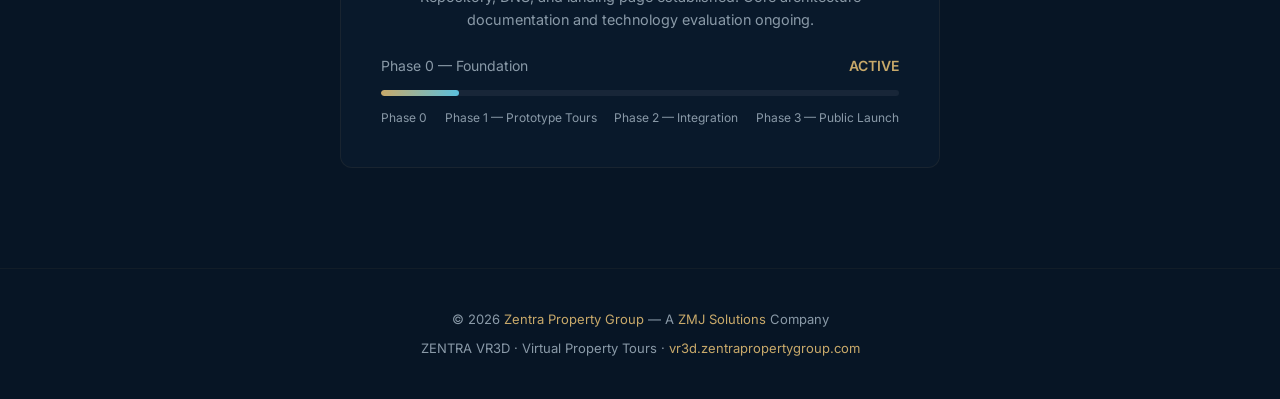
==== commit 322b4901: "Fix: Zentra Launch → Zantra Project in integration section" ====
--- a/index.html
+++ b/index.html
@@ -498,8 +498,8 @@
         <p>Agents share VR tours from the CRM. Track who viewed and for how long.</p>
       </div>
       <div class="integration-card">
-        <div class="code">launch.zentrapropertygroup.com</div>
-        <h4>Zentra Launch</h4>
+        <div class="code">project.zentrapropertygroup.com</div>
+        <h4>Zantra Project</h4>
         <p>Pre-launch projects get virtual showrooms before physical units are ready.</p>
       </div>
     </div>
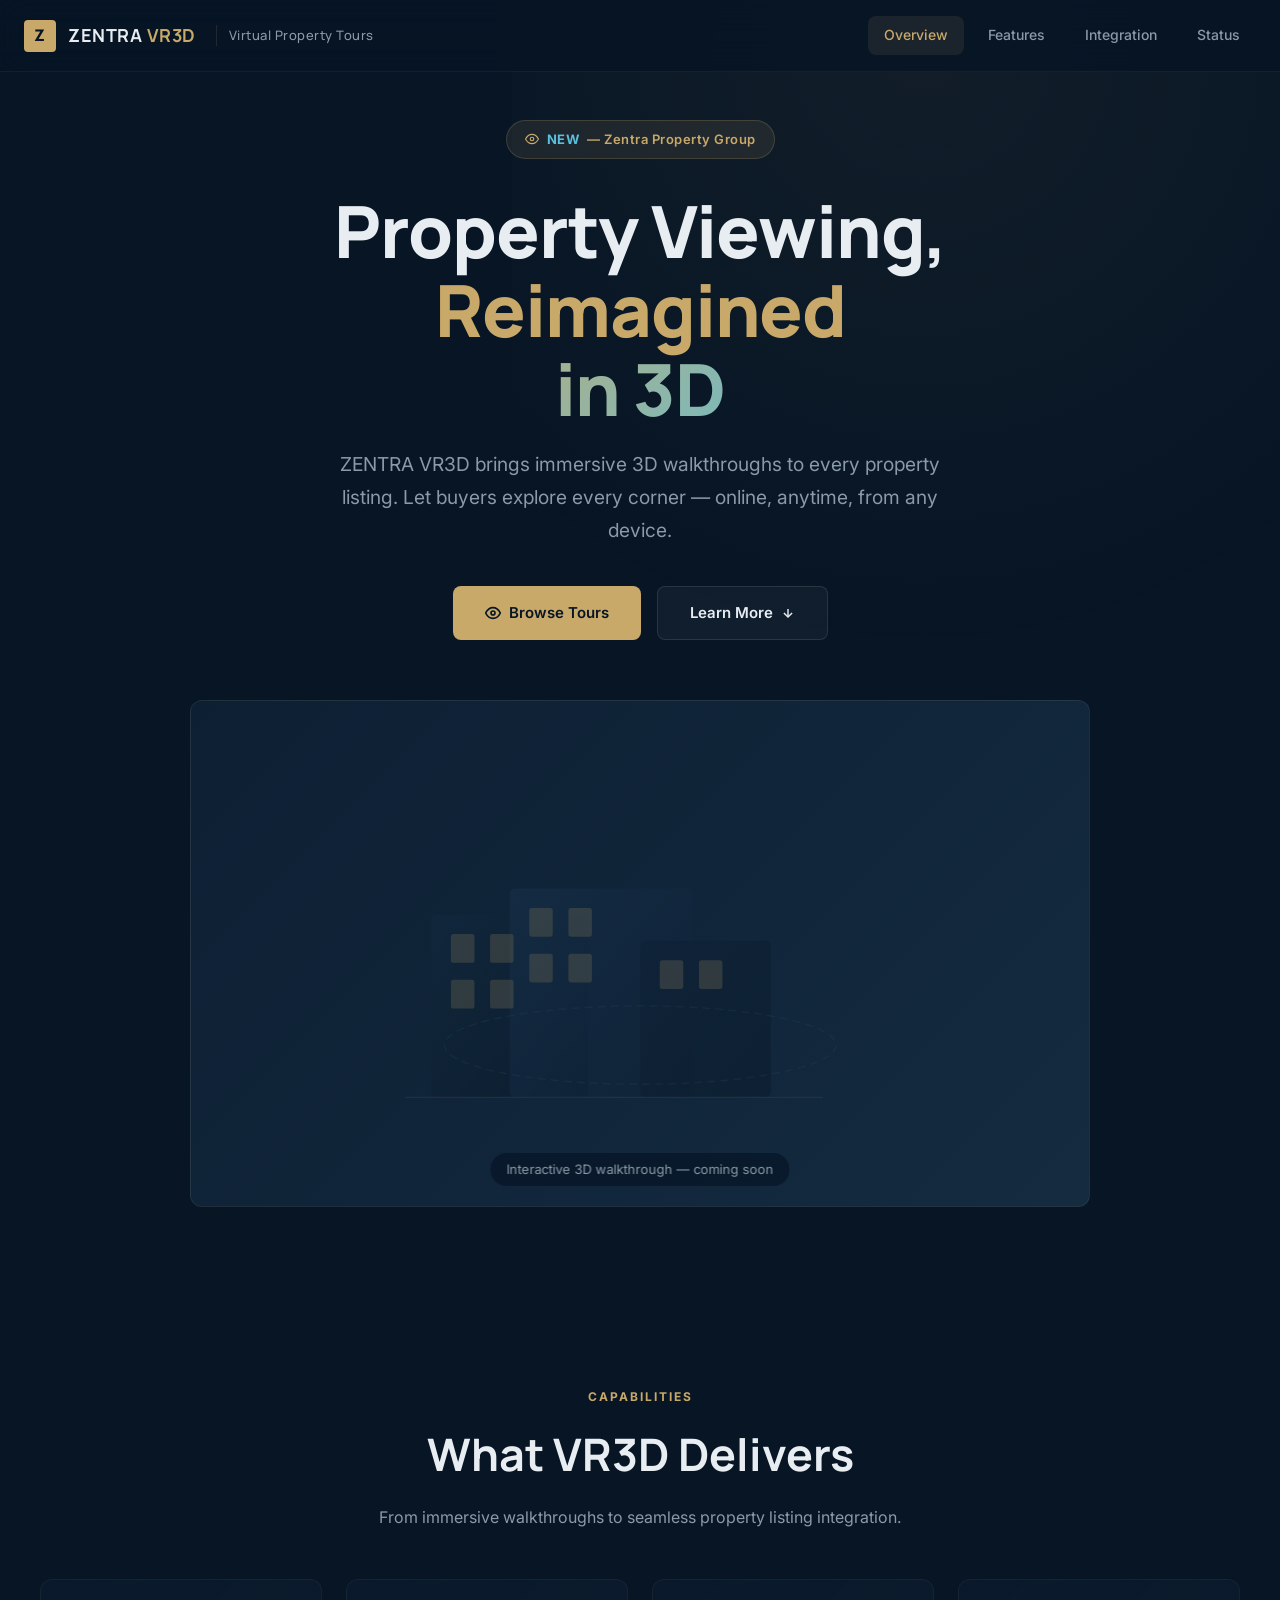
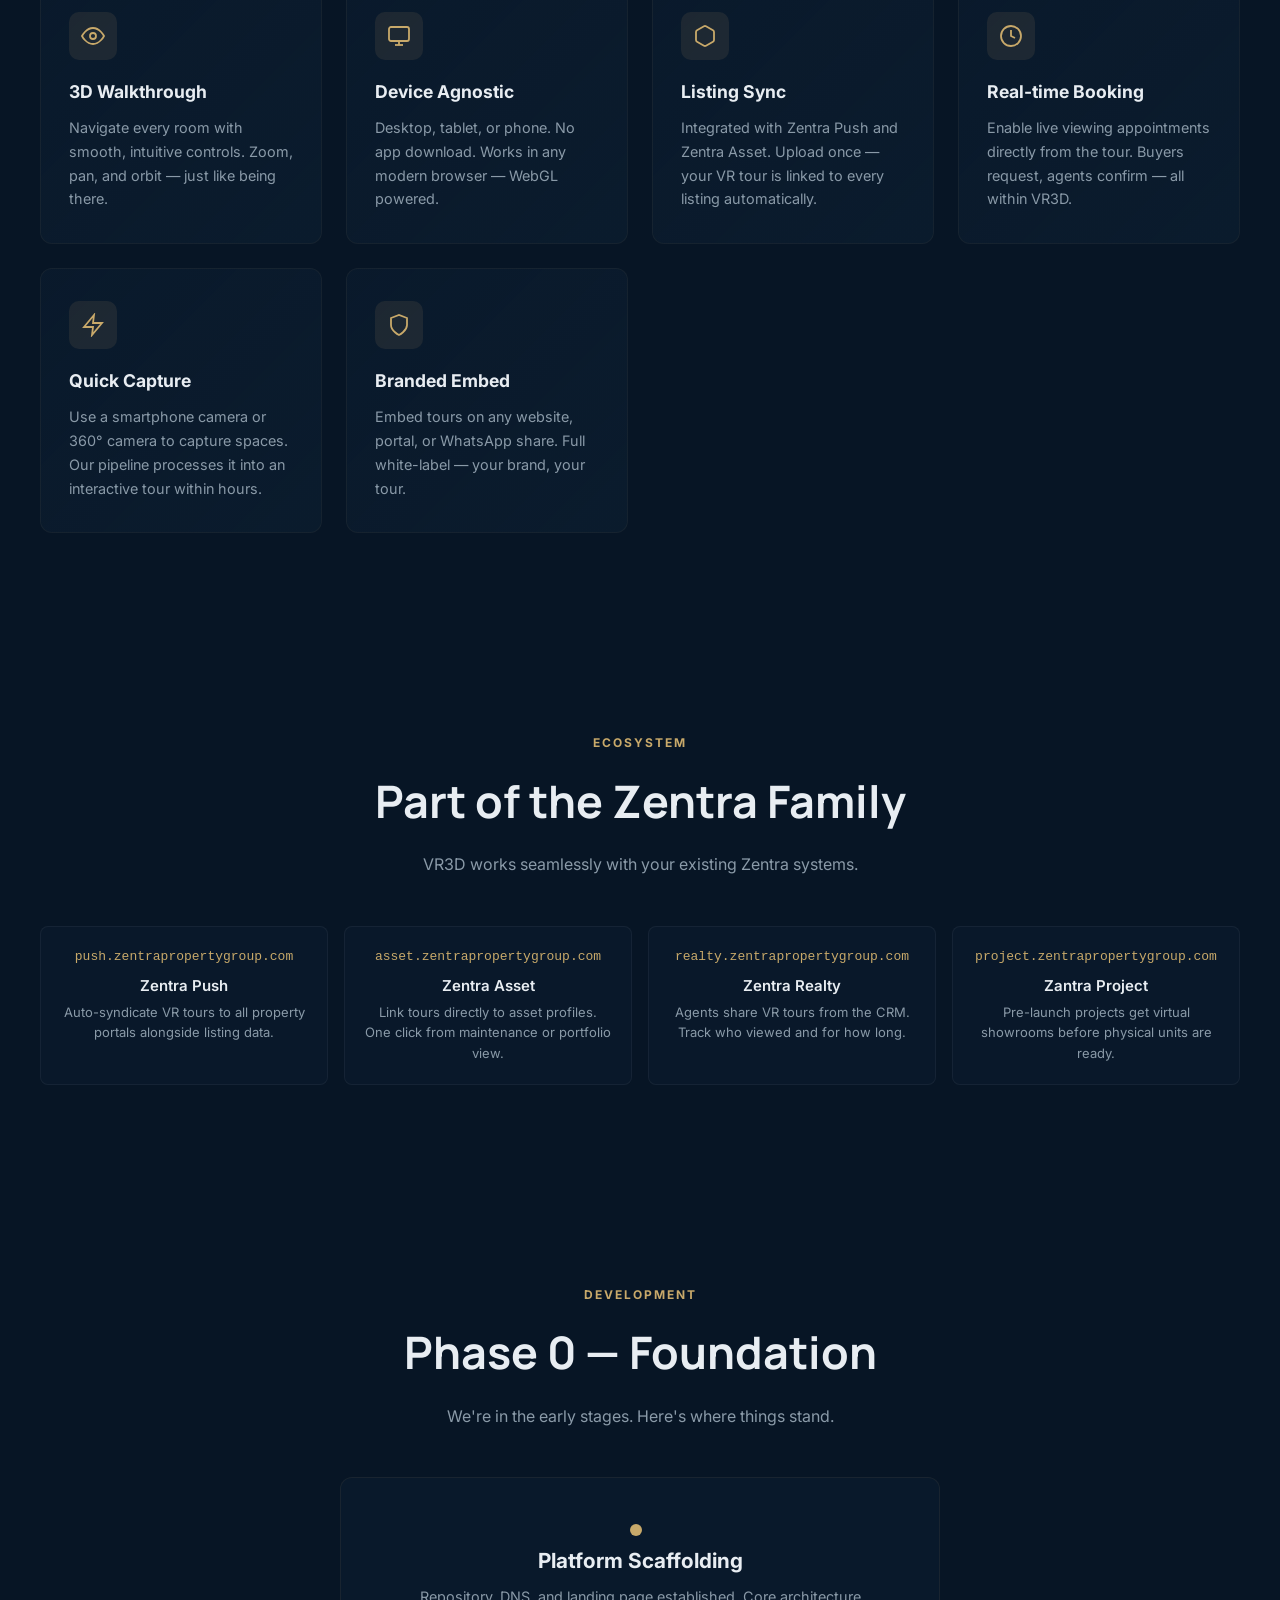
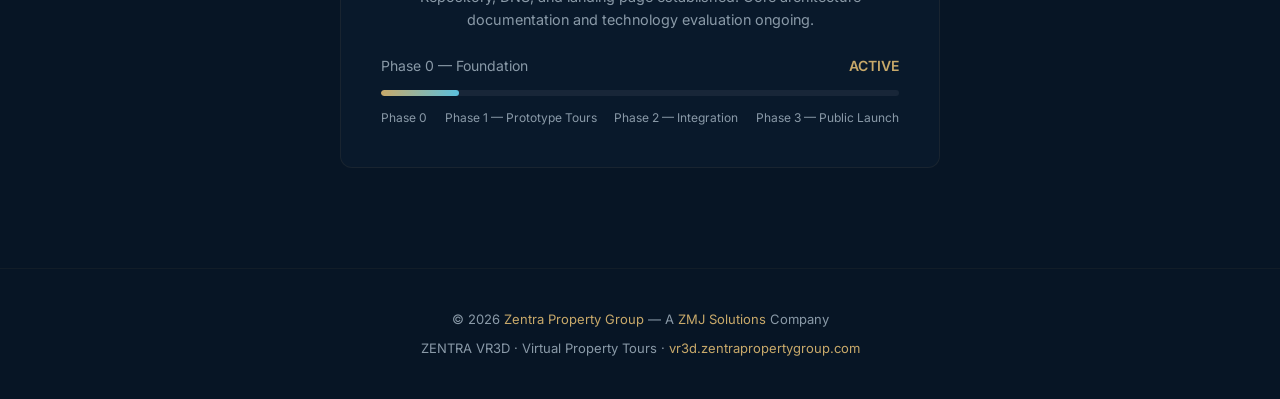
==== commit 7de000d6: "ZENTRA VR3D — Fasa 1b: Tour management system (dynamic viewer, tours listing, add_tour CLI, manifest" ====
--- a/index.html
+++ b/index.html
@@ -376,9 +376,9 @@
     Let buyers explore every corner — online, anytime, from any device.
   </p>
   <div class="hero-actions">
-    <a href="tour.html" class="btn btn-primary">
+    <a href="tours.html" class="btn btn-primary">
       <svg width="16" height="16" viewBox="0 0 24 24" fill="none" stroke="currentColor" stroke-width="2.5"><path d="M1 12s4-8 11-8 11 8 11 8-4 8-11 8-11-8-11-8z"/><circle cx="12" cy="12" r="3"/></svg>
-      Explore Demo Tour
+      Browse Tours
     </a>
     <a href="#features" class="btn btn-secondary">
       Learn More
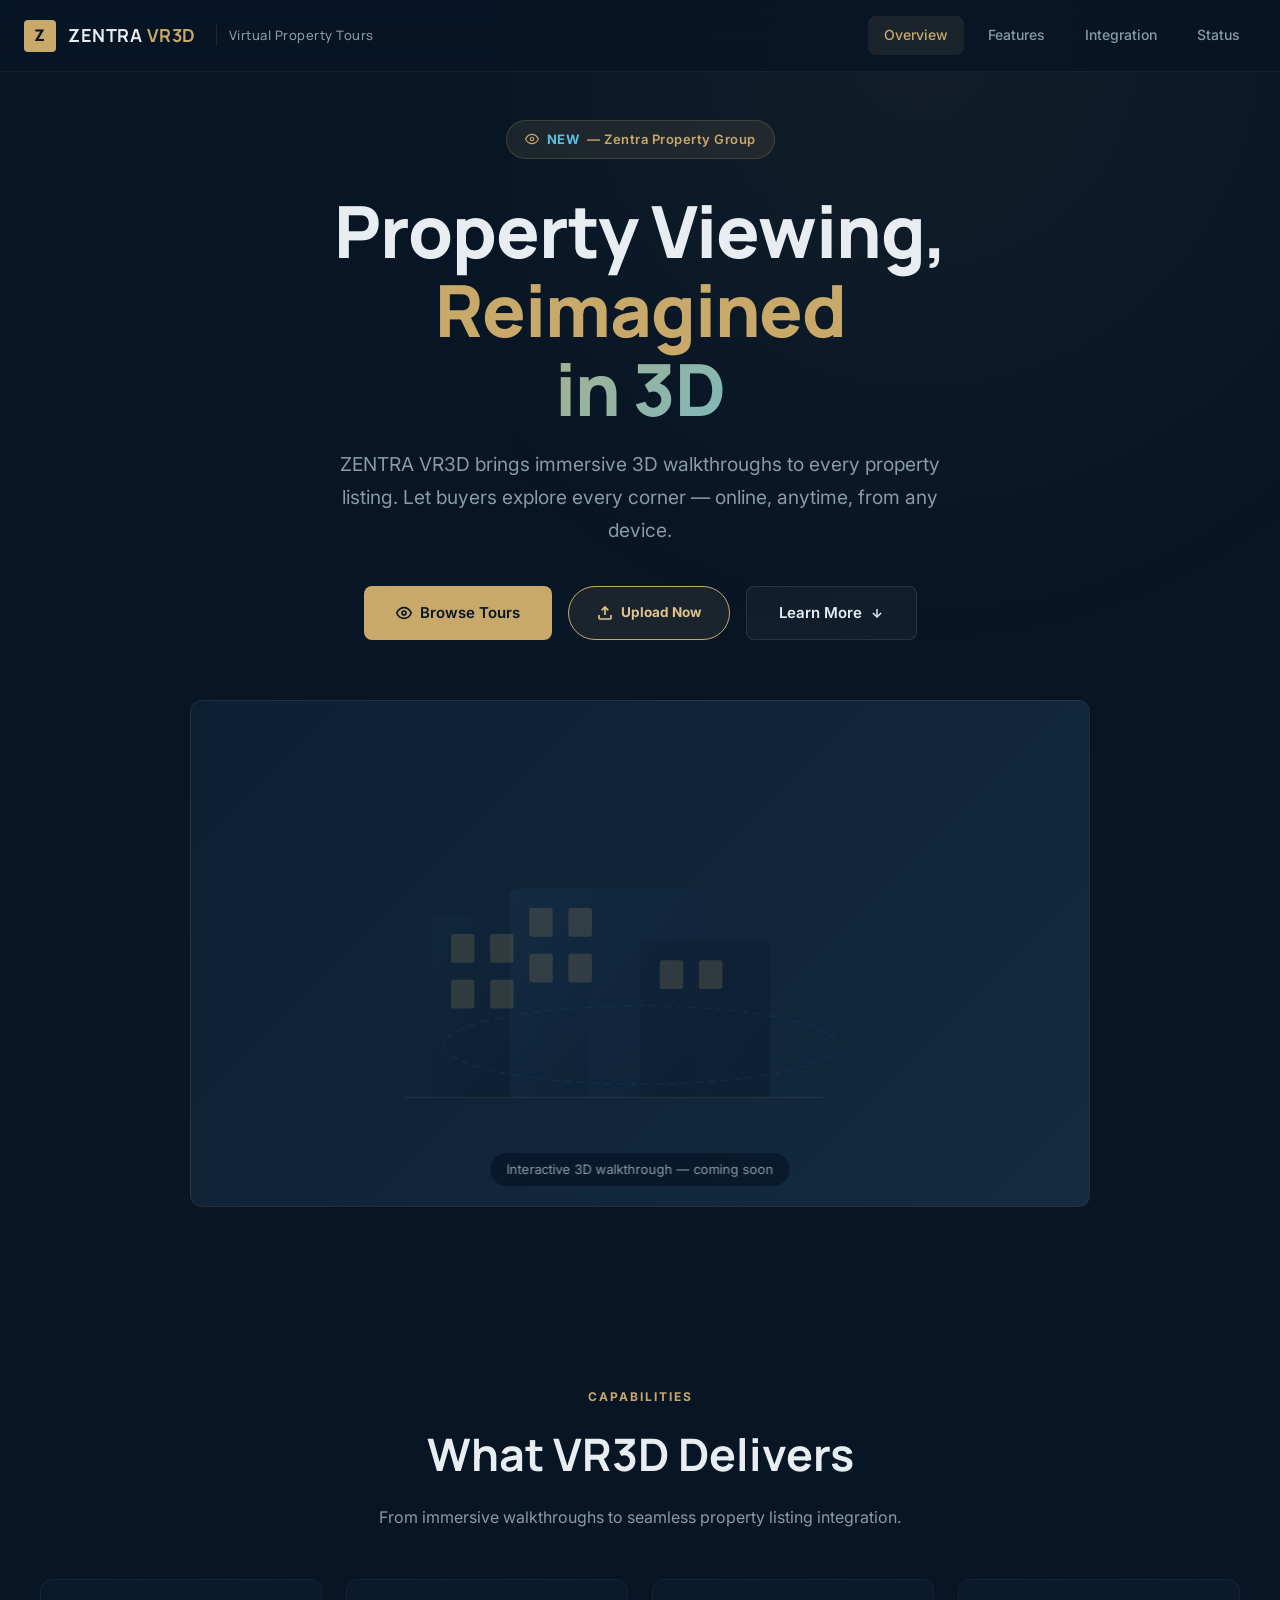
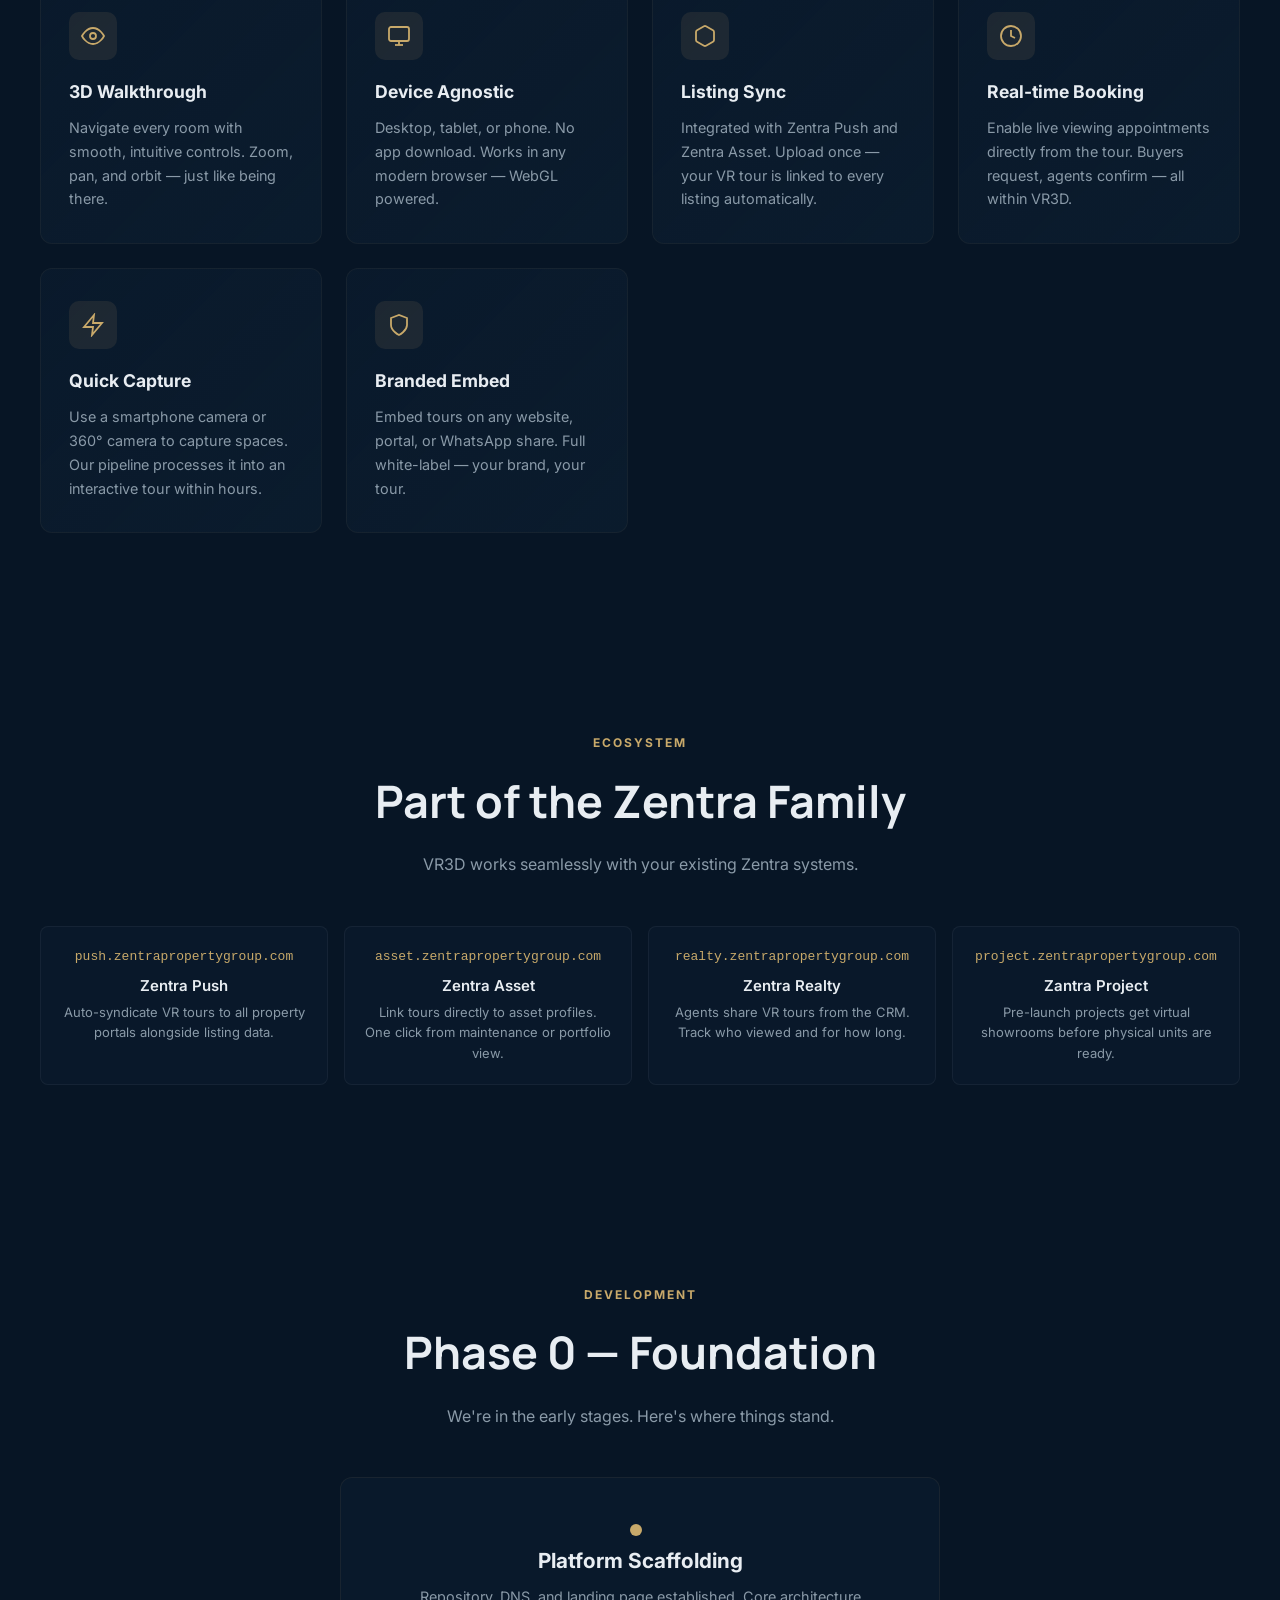
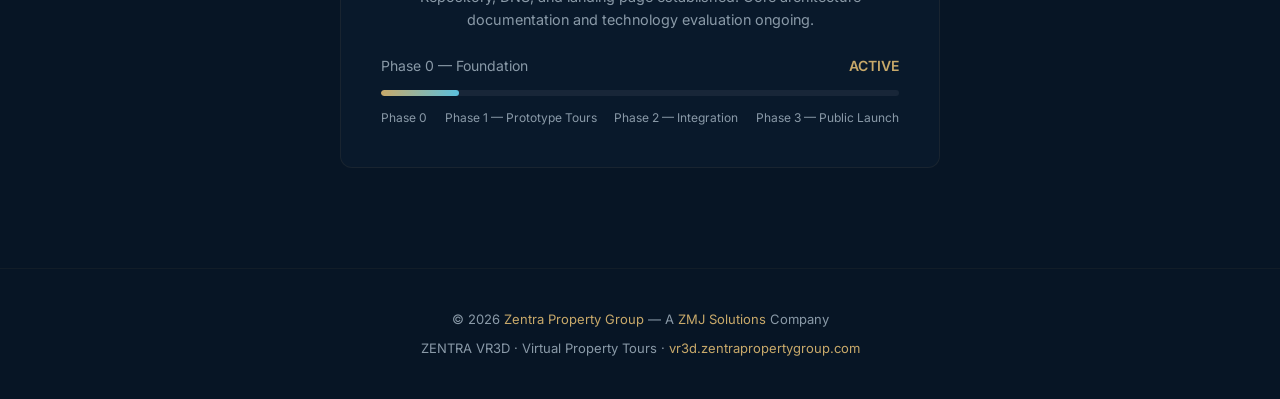
==== commit cdd9ff5a: "feat: upload form for client media intake - 3-step wizard: method → property details → upload - Visu" ====
--- a/index.html
+++ b/index.html
@@ -190,6 +190,8 @@
   border:1px solid var(--gold);
 }
 .btn-outline-gold:hover{background:rgba(200,169,106,0.1);transform:translateY(-2px)}
+.btn-accent{background:rgba(200,169,106,.1);border:1px solid var(--gold);color:var(--gold-light);padding:12px 28px;border-radius:100px;font-size:13.5px;font-weight:700;transition:all .25s;display:inline-flex;align-items:center;gap:8px;text-decoration:none}
+.btn-accent:hover{background:var(--grad-gold);color:var(--navy);transform:translateY(-2px);box-shadow:0 6px 20px rgba(200,169,106,.15)}
 .hero-visual{
   width:100%;
   max-width:900px;
@@ -379,6 +381,10 @@
     <a href="tours.html" class="btn btn-primary">
       <svg width="16" height="16" viewBox="0 0 24 24" fill="none" stroke="currentColor" stroke-width="2.5"><path d="M1 12s4-8 11-8 11 8 11 8-4 8-11 8-11-8-11-8z"/><circle cx="12" cy="12" r="3"/></svg>
       Browse Tours
+    </a>
+    <a href="upload.html" class="btn btn-accent">
+      <svg width="16" height="16" viewBox="0 0 24 24" fill="none" stroke="currentColor" stroke-width="2.5"><path d="M21 15v4a2 2 0 0 1-2 2H5a2 2 0 0 1-2-2v-4"/><polyline points="17 8 12 3 7 8"/><line x1="12" y1="3" x2="12" y2="15"/></svg>
+      Upload Now
     </a>
     <a href="#features" class="btn btn-secondary">
       Learn More
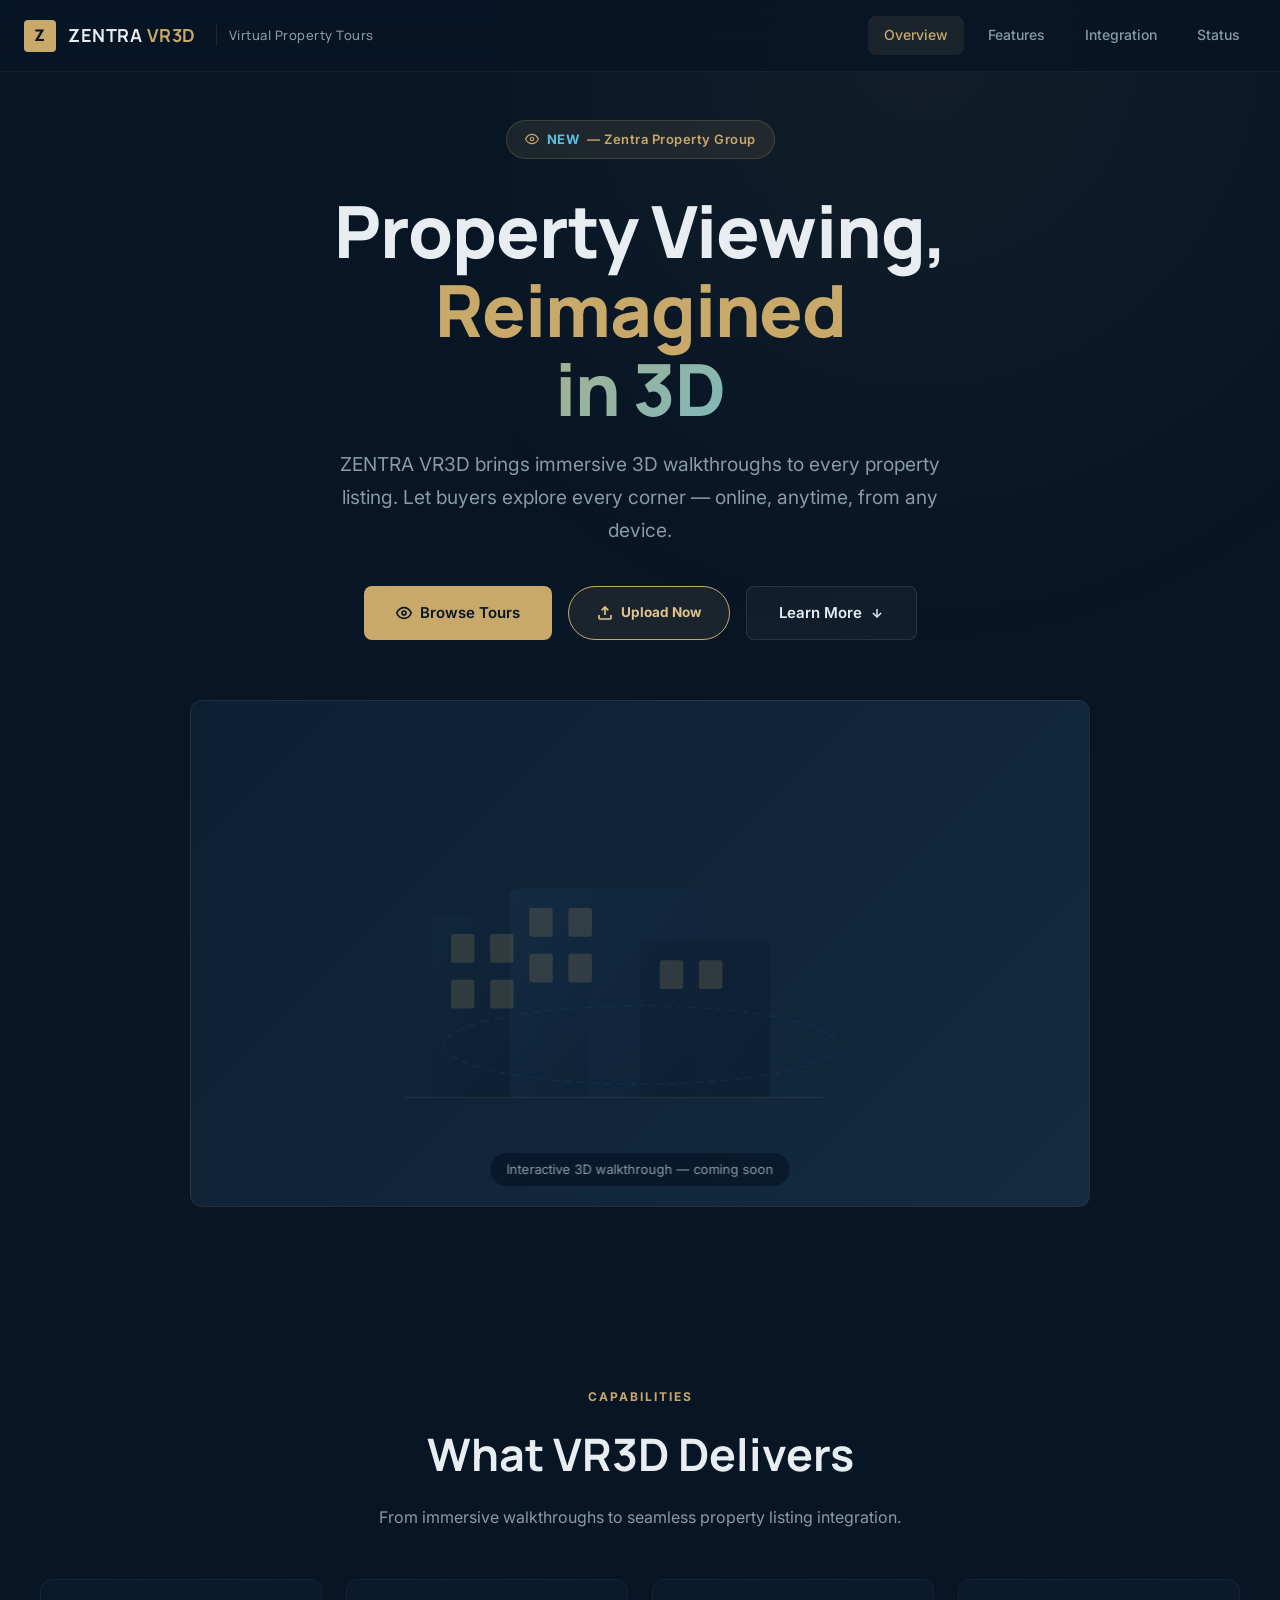
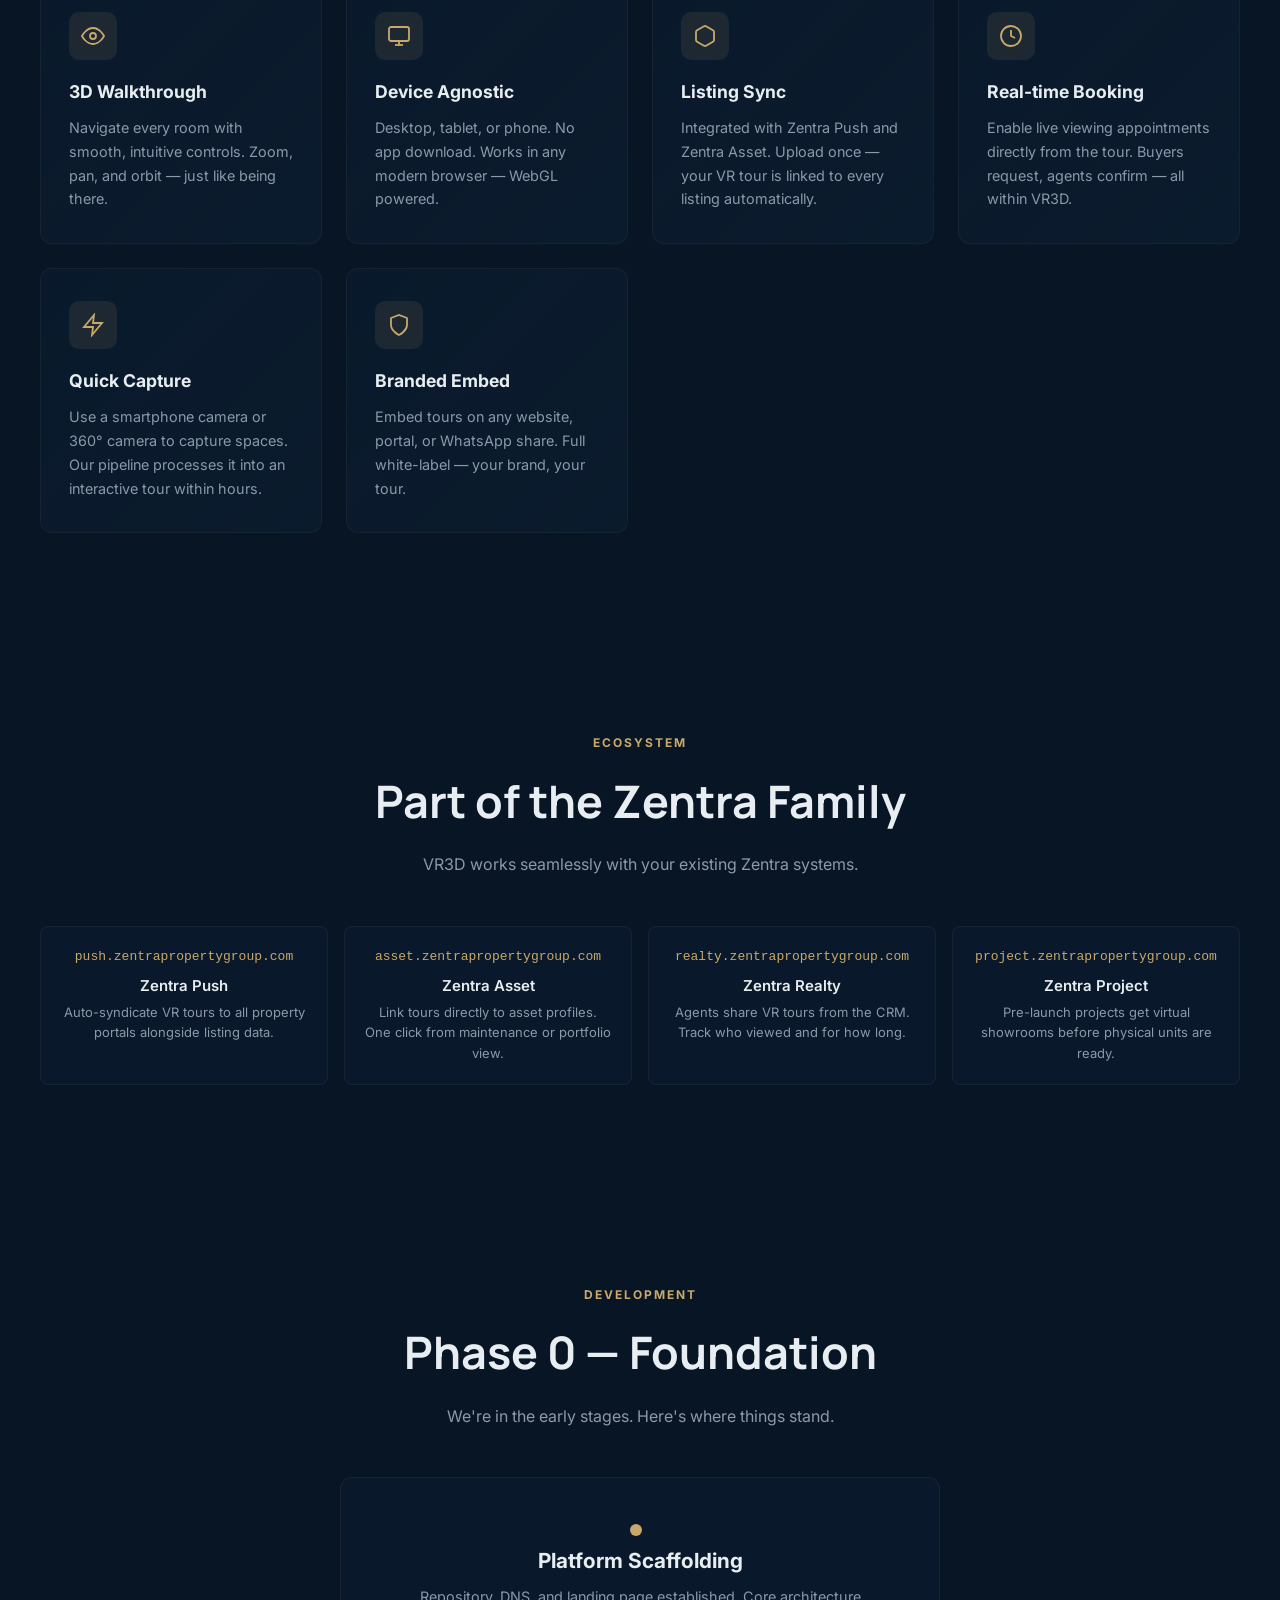
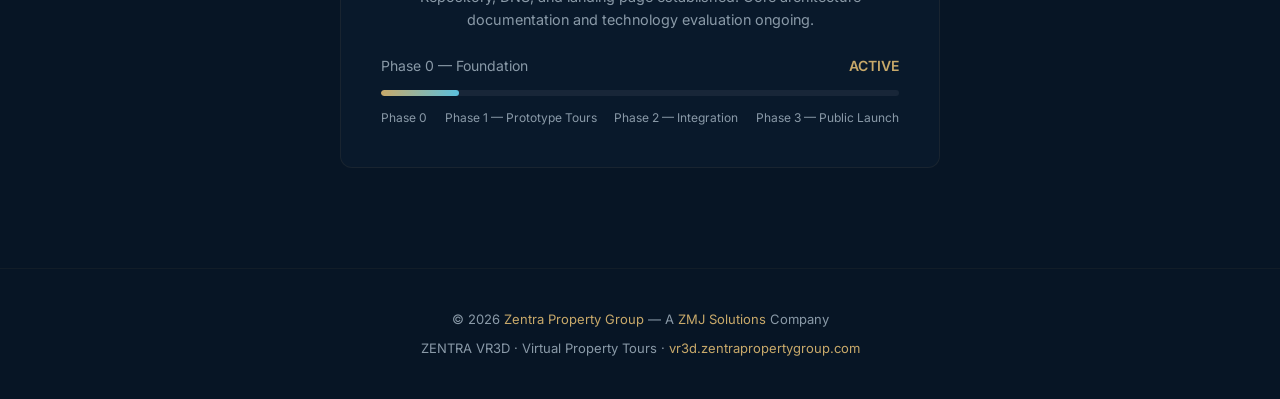
==== commit df0b3bdd: "Brand spelling: fix to Zentra" ====
--- a/index.html
+++ b/index.html
@@ -505,7 +505,7 @@
       </div>
       <div class="integration-card">
         <div class="code">project.zentrapropertygroup.com</div>
-        <h4>Zantra Project</h4>
+        <h4>Zentra Project</h4>
         <p>Pre-launch projects get virtual showrooms before physical units are ready.</p>
       </div>
     </div>
